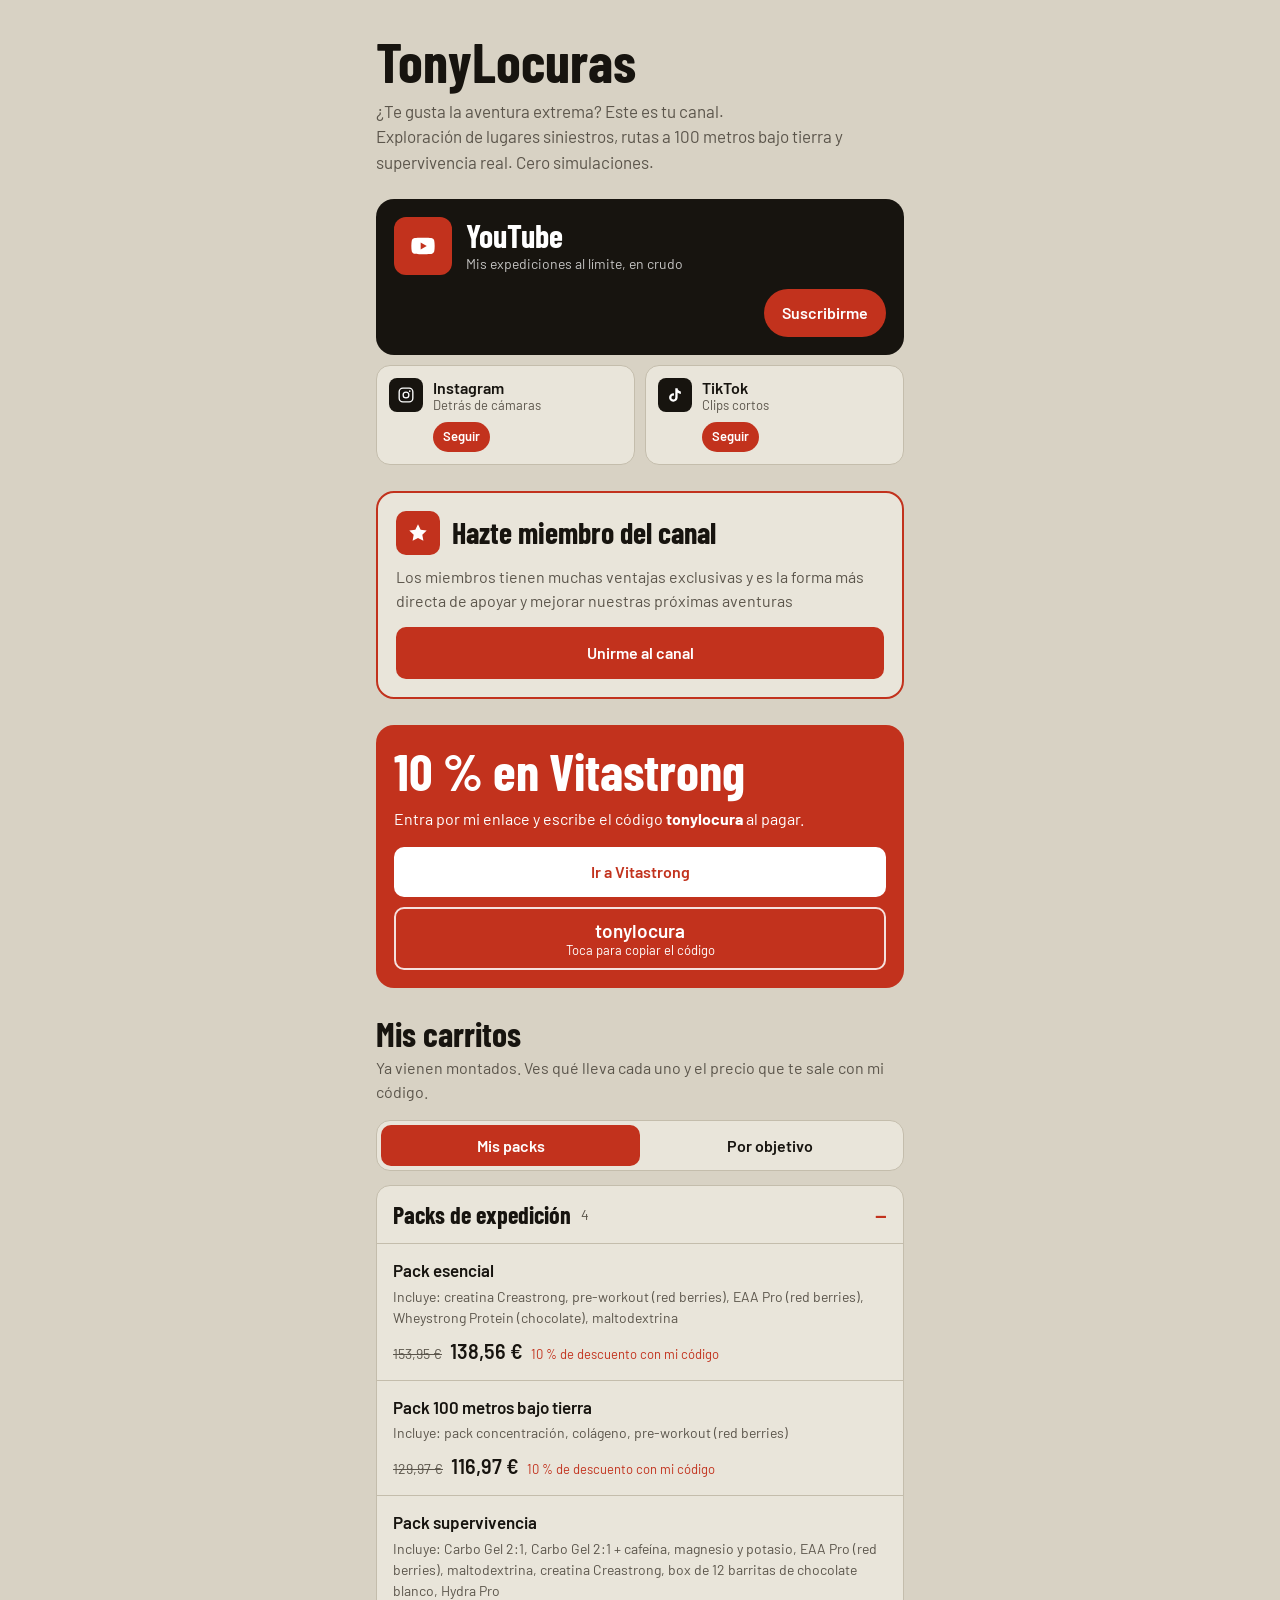
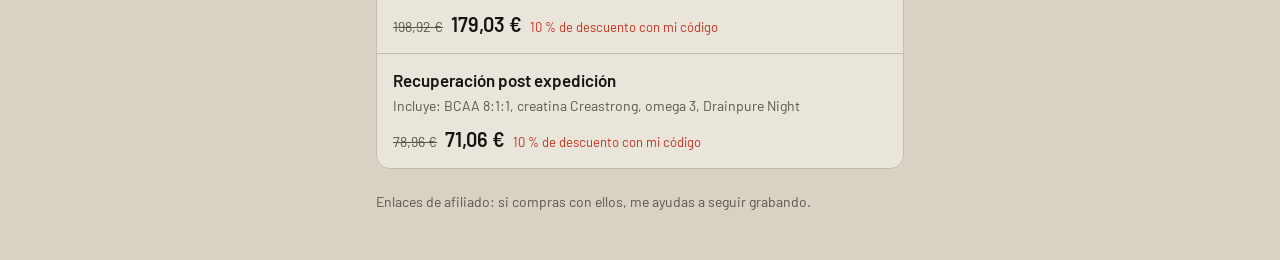
==== index.html @ 22d539d5 "Add files via upload" ====
<!doctype html>
<html lang="es">
<head>
<meta charset="utf-8">
<meta name="viewport" content="width=device-width, initial-scale=1">
<title>TonyLocuras: enlaces y carritos Vitastrong</title>
<meta name="description" content="Exploración de lugares siniestros, rutas a 100 metros bajo tierra y supervivencia real. Cero simulaciones.">
<link rel="preconnect" href="https://fonts.googleapis.com">
<link rel="preconnect" href="https://fonts.gstatic.com" crossorigin>
<link href="https://fonts.googleapis.com/css2?family=Barlow:wght@400;500;600&family=Barlow+Condensed:wght@600;700&display=swap" rel="stylesheet">
<style>
:root{
  --bg:#d8d2c4; --card:#e9e5da; --ink:#17140f; --muted:#5b554b; --line:#c4bdac;
  --red:#c2321d; --red-dark:#a32814; --white:#fff;
}
*{box-sizing:border-box;margin:0;padding:0}
html{-webkit-text-size-adjust:100%}
body{background:var(--bg);color:var(--ink);font-family:Barlow,system-ui,-apple-system,"Segoe UI",Roboto,sans-serif;line-height:1.5}
a{color:inherit;text-decoration:none}
.wrap{max-width:560px;margin:0 auto;padding:32px 16px 48px}
h1,h2,h3.cond{font-family:"Barlow Condensed",sans-serif;font-weight:700;line-height:1.05}
h1{font-size:clamp(44px,12vw,56px);margin-bottom:8px}
.lead{color:var(--muted);font-size:17px;margin-bottom:24px}
.icon{width:58px;height:58px;border-radius:12px;display:grid;place-items:center;flex:none}
.icon svg{width:28px;height:28px;fill:currentColor}

/* YouTube */
.yt{display:block;background:var(--ink);color:var(--white);border-radius:18px;padding:18px;margin-bottom:10px;transition:transform .15s}
.yt:hover,.social:hover{transform:translateY(-2px)}
.yt .row{display:flex;gap:14px;align-items:center}
.yt .icon{background:var(--red)}
.yt h2{font-size:32px}
.yt p{font-size:14px;opacity:.75}
.btn{display:inline-block;background:var(--red);color:var(--white);font-weight:600;font-size:16px;border-radius:999px;padding:12px 18px;border:0;cursor:pointer;font-family:inherit}
.yt .btn{float:right;margin-top:14px}
.yt::after{content:"";display:block;clear:both}

.socials{display:grid;grid-template-columns:repeat(2,minmax(0,1fr));gap:10px;margin-bottom:26px}
.social{display:flex;gap:10px;align-items:flex-start;background:var(--card);border:1px solid var(--line);border-radius:14px;padding:12px;transition:transform .15s}
.social .icon{width:34px;height:34px;border-radius:8px;background:var(--ink);color:var(--white)}
.social .icon svg{width:18px;height:18px}
.social b{display:block;font-weight:600;font-size:16px;line-height:1.2}
.social small{display:block;color:var(--muted);font-size:13px;line-height:1.3}
.social>div:nth-child(2){flex:1;min-width:0}
.follow{display:inline-block;margin-top:8px;background:var(--red);color:var(--white);font-weight:600;font-size:13px;border-radius:999px;padding:5px 10px;flex:none}
@media (max-width:380px){.socials{grid-template-columns:1fr}}
.inapp{display:flex;gap:10px;align-items:center;background:var(--ink);color:var(--white);border-radius:14px;padding:12px 14px;margin-bottom:18px;font-size:14px}
.inapp p{flex:1}
.inapp a,.inapp button{background:var(--red);color:var(--white);border:0;border-radius:999px;padding:8px 12px;font:600 13px Barlow,sans-serif;white-space:nowrap;cursor:pointer}
.inapp .x{background:transparent;padding:4px 6px;font-size:18px}

/* Miembros */
.member{background:var(--card);border:2px solid var(--red);border-radius:18px;padding:18px;margin-bottom:26px}
.member .head{display:flex;gap:12px;align-items:center;margin-bottom:10px}
.member .icon{width:44px;height:44px;border-radius:10px;background:var(--red);color:var(--white)}
.member .icon svg{width:22px;height:22px}
.member h2{font-size:30px}
.member p{color:var(--muted);margin-bottom:14px}
.block{display:block;width:100%;text-align:center;border-radius:10px;padding:14px}

/* Vitastrong */
.vita{background:var(--red);color:var(--white);border-radius:18px;padding:18px;margin-bottom:28px}
.vita h2{font-size:clamp(42px,11vw,52px);margin-bottom:10px}
.vita p{margin-bottom:16px}
.vita .go{display:block;background:var(--white);color:var(--red);font-weight:600;text-align:center;border-radius:10px;padding:13px;margin-bottom:10px}
.code{display:block;width:100%;background:transparent;color:var(--white);border:2px solid rgba(255,255,255,.85);border-radius:10px;padding:10px;cursor:pointer;font-family:inherit;text-align:center}
.code b{display:block;font-size:19px;font-weight:600}
.code small{font-size:13px}
.code.ok{background:rgba(255,255,255,.15)}

/* Carritos */
.carts h2{font-size:34px;margin-bottom:4px}
.carts>p{color:var(--muted);margin-bottom:16px}
.tabs{display:grid;grid-template-columns:1fr 1fr;background:var(--card);border:1px solid var(--line);border-radius:14px;padding:4px;margin-bottom:14px}
.tab{background:transparent;border:0;border-radius:10px;padding:11px;font:600 16px Barlow,sans-serif;color:var(--ink);cursor:pointer}
.tab[aria-selected="true"]{background:var(--red);color:var(--white)}
.group{background:var(--card);border:1px solid var(--line);border-radius:14px;margin-bottom:10px;overflow:hidden}
.group summary{list-style:none;display:flex;align-items:center;gap:10px;padding:16px;cursor:pointer}
.group summary::-webkit-details-marker{display:none}
.group summary h3{font-size:24px}
.group summary .n{color:var(--muted);font-size:14px}
.group summary .pm{margin-left:auto;color:var(--red);font-size:24px;font-weight:600;line-height:1}
.group summary .pm::before{content:"+"}
.group[open] summary .pm::before{content:"−"}
.group[open] summary{border-bottom:1px solid var(--line)}
.pack{display:block;padding:14px 16px;border-bottom:1px solid var(--line);transition:background .15s}
.pack:last-child{border-bottom:0}
.pack:hover{background:#e1dccf}
.pack h4{font-size:17px;font-weight:600}
.pack .inc{color:var(--muted);font-size:14px;margin:2px 0 8px}
.price{display:flex;align-items:baseline;gap:8px;flex-wrap:wrap}
.price s{color:var(--muted);font-size:14px}
.price b{font-size:20px;font-weight:600}
.price small{color:var(--red);font-size:13px}
.note{color:var(--muted);font-size:14px;margin-top:22px}
[hidden]{display:none!important}
.toast{position:fixed;left:50%;bottom:22px;transform:translateX(-50%) translateY(80px);background:var(--ink);color:var(--white);padding:10px 18px;border-radius:999px;font-weight:600;transition:transform .25s,opacity .25s;pointer-events:none;opacity:0;visibility:hidden}
.toast.show{transform:translateX(-50%) translateY(0);opacity:1;visibility:visible}
</style>
</head>
<body>
<main class="wrap">
  <div class="inapp" id="inapp" hidden></div>
  <h1>TonyLocuras</h1>
  <p class="lead">¿Te gusta la aventura extrema? Este es tu canal.<br>Exploración de lugares siniestros, rutas a 100 metros bajo tierra y supervivencia real. Cero simulaciones.</p>

  <a class="yt" data-app="yt" href="https://www.youtube.com/@tonylocuras?sub_confirmation=1" target="_blank" rel="noopener">
    <div class="row">
      <div class="icon"><svg viewBox="0 0 24 24"><path fill="#fff" d="M21.6 7.2a2.5 2.5 0 0 0-1.8-1.8C18.2 5 12 5 12 5s-6.2 0-7.8.4A2.5 2.5 0 0 0 2.4 7.2 26 26 0 0 0 2 12a26 26 0 0 0 .4 4.8 2.5 2.5 0 0 0 1.8 1.8C5.8 19 12 19 12 19s6.2 0 7.8-.4a2.5 2.5 0 0 0 1.8-1.8A26 26 0 0 0 22 12a26 26 0 0 0-.4-4.8z"/><path fill="#c2321d" d="M10 15V9l5.2 3z"/></svg></div>
      <div><h2>YouTube</h2><p>Mis expediciones al límite, en crudo</p></div>
    </div>
    <span class="btn">Suscribirme</span>
  </a>

  <div class="socials">
    <a class="social" data-app="ig" href="https://www.instagram.com/tonylocuras.oficial/" target="_blank" rel="noopener">
      <div class="icon"><svg viewBox="0 0 24 24"><path d="M12 7.3A4.7 4.7 0 1 0 12 16.7 4.7 4.7 0 0 0 12 7.3zm0 7.7a3 3 0 1 1 0-6 3 3 0 0 1 0 6zM17 5.8a1.1 1.1 0 1 1 0 2.2 1.1 1.1 0 0 1 0-2.2zM7.8 2h8.4A5.8 5.8 0 0 1 22 7.8v8.4a5.8 5.8 0 0 1-5.8 5.8H7.8A5.8 5.8 0 0 1 2 16.2V7.8A5.8 5.8 0 0 1 7.8 2zm0 1.8a4 4 0 0 0-4 4v8.4a4 4 0 0 0 4 4h8.4a4 4 0 0 0 4-4V7.8a4 4 0 0 0-4-4z"/></svg></div>
      <div><b>Instagram</b><small>Detrás de cámaras</small><span class="follow">Seguir</span></div>
    </a>
    <a class="social" data-app="tt" href="https://www.tiktok.com/@tonylocuras.oficial" target="_blank" rel="noopener">
      <div class="icon"><svg viewBox="0 0 24 24"><path d="M16.6 5.8A4.3 4.3 0 0 1 15.5 3h-3.1v12.4a2.6 2.6 0 1 1-1.8-2.5V9.7a5.7 5.7 0 1 0 4.9 5.7V9.1a7.3 7.3 0 0 0 4.3 1.4V7.4a4.3 4.3 0 0 1-3.2-1.6z"/></svg></div>
      <div><b>TikTok</b><small>Clips cortos</small><span class="follow">Seguir</span></div>
    </a>
  </div>

  <section class="member">
    <div class="head">
      <div class="icon"><svg viewBox="0 0 24 24"><path d="M12 2.5l2.9 6 6.6.9-4.8 4.6 1.2 6.5L12 17.4l-5.9 3.1 1.2-6.5L2.5 9.4l6.6-.9z"/></svg></div>
      <h2>Hazte miembro del canal</h2>
    </div>
    <p>Los miembros tienen muchas ventajas exclusivas y es la forma más directa de apoyar y mejorar nuestras próximas aventuras</p>
    <a class="btn block" data-app="ytjoin" href="https://www.youtube.com/channel/UCslMWw_GJ4_AoIBsMChcflA/join" target="_blank" rel="noopener">Unirme al canal</a>
  </section>

  <section class="vita">
    <h2>10 % en Vitastrong</h2>
    <p>Entra por mi enlace y escribe el código <b>tonylocura</b> al pagar.</p>
    <a class="go" href="https://vitastrong.es/es/" target="_blank" rel="noopener">Ir a Vitastrong</a>
    <button class="code" id="code" type="button"><b>tonylocura</b><small>Toca para copiar el código</small></button>
  </section>

  <section class="carts">
    <h2>Mis carritos</h2>
    <p>Ya vienen montados. Ves qué lleva cada uno y el precio que te sale con mi código.</p>
    <div class="tabs" role="tablist">
      <button class="tab" role="tab" aria-selected="true" data-tab="packs">Mis packs</button>
      <button class="tab" role="tab" aria-selected="false" data-tab="obj">Por objetivo</button>
    </div>
    <div id="packs"></div>
    <div id="obj" hidden></div>
  </section>

  <p class="note">Enlaces de afiliado: si compras con ellos, me ayudas a seguir grabando.</p>
</main>
<div class="toast" id="toast">Código copiado</div>

<script>
// Para cambiar un pack: edita esta lista. [nombre, incluye, precio sin descuento, enlace, precio final opcional]. Si no pones precio final, se calcula con el 10 %.
const DESCUENTO = 0.10;
const U = s => "https://vitastrong.es/amb/" + s;
const DATA = {
  packs: [
    { titulo: "Packs de expedición", packs: [
      ["Pack esencial", "creatina Creastrong, pre-workout (red berries), EAA Pro (red berries), Wheystrong Protein (chocolate), maltodextrina", 153.95, U("pack-esencial")],
      ["Pack 100 metros bajo tierra", "pack concentración, colágeno, pre-workout (red berries)", 129.97, U("pack-100-metros-bajo-tierra")],
      ["Pack supervivencia", "Carbo Gel 2:1, Carbo Gel 2:1 + cafeína, magnesio y potasio, EAA Pro (red berries), maltodextrina, creatina Creastrong, box de 12 barritas de chocolate blanco, Hydra Pro", 198.92, U("pack-supervivencia")],
      ["Recuperación post expedición", "BCAA 8:1:1, creatina Creastrong, omega 3, Drainpure Night", 78.96, U("recuperacion-post-expedicion")]
    ]}
  ],
  obj: [
    { titulo: "Fuerza y gimnasio", packs: [
      ["Primer gym", "creatina Creastrong, multivitamin, Wheystrong Protein (chocolate)", 83.97, U("primer-gym")],
      ["Volumen", "creatina Creastrong, harina de avena doble choco, mantequilla de cacahuete clásica, ganador de masa", 76.96, U("volumen")],
      ["Definición", "Wheystrong Isolate (chocolate), L-carnitina, Drainpure, creatina Creastrong", 128.96, U("definicion")],
      ["Culturismo", "Wheystrong Isolate (chocolate), Creastrong Pro Pack, ganador de masa, L-arginine, glutamina, BCAA 8:1:1", 190.95, U("culturismo")],
      ["Calistenia", "creatina Creastrong, Wheystrong Protein (chocolate), harina de avena natural, mantequilla de cacahuete crujiente", 86.96, U("calistenia")]
    ]},
    { titulo: "Resistencia y recuperación", packs: [
      ["Corredor", "complejo de magnesio, vitamin B complex, aminoácidos esenciales, creatina Creastrong, EAA Pro (red berries)", 89.95, U("corredor"), 80.95],
      ["Trail", "maltodextrina, complejo de magnesio, box de 12 barritas de chocolate blanco, Carbo Gel 2:1 + cafeína, Carbo Gel 2:1, calcetines negros", 150.94, U("trail")],
      ["Resistencia y cardio", "creatina Creastrong, maltodextrina, BCAA 2:1:1, L-carnitina, 3 pre-workout monodosis (red berries)", 79.00, U("residencia-y-cardio")],
      ["Recuperación", "Wheystrong Protein (chocolate), creatina Creastrong, glutamina, EAA Pro (red berries), complejo de magnesio", 134.95, U("recuperacion"), 121.45]
    ]},
    { titulo: "Bienestar", packs: [
      ["Salud articular", "glucosamine, colágeno marino, omega 3, complejo de magnesio", 88.96, U("salud-articular")],
      ["Pelo, piel y uñas", "colágeno, vitamina C + zinc, vitamin B complex, omega 3", 63.96, U("pelo-piel-y-unas")],
      ["Antiestrés", "Melatonin Gummies, complejo de magnesio, ZMA", 49.97, U("antiestres")],
      ["Foco: estudio y oficina", "Brainbooster, vitamin B complex, omega 3, granola proteica choco", 52.96, U("foco-estudio-oficina")],
      ["Salud +40", "Cholesterol complex, omega 3, coenzima Q10", 64.97, U("salud40")]
    ]},
    { titulo: "Cocina y comida", packs: [
      ["Desayunos fit", "harina de avena Choco, pancake proteico sabor chocolate, crema proteica de avellana, Zero Drops vainilla", 35.96, U("desayunos-fit")],
      ["Pastelería proteica", "harina de avena natural, crema proteica de avellana, 2 peanut butter powder, gofres proteicos vainilla, Topping Zero Caramel Milk, Zero Drops brownie", 57.93, U("pasteleria-proteica")],
      ["Cocina salada", "harina de avena natural, BBQ Zero, Ketchup Zero, Red Mix Spices, Golden Spices", 37.95, U("cocina-salada")],
      ["Antojos dulces", "granola proteica choco, granola proteica caramelo, crema proteica de chocolate negro, 2 mantequillas de cacahuete crujiente, Zero Drops chocolate", 47.94, U("antojos-dulces")],
      ["Snack de sofá", "box de 12 barritas de chocolate blanco, crema proteica de pistacho", 44.98, U("snack-de-sofa")],
      ["Desayunos en familia", "gofres proteicos vainilla, pancake proteico chocolate, harina de avena natural, copos de avena doble chocolate, Topping Zero Caramel Milk", 49.95, U("desayunos-en-familia")]
    ]}
  ]
};

const eur = n => n.toLocaleString("es-ES", { minimumFractionDigits: 2, maximumFractionDigits: 2 }) + " €";
const esc = s => s.replace(/[&<>"]/g, c => ({ "&": "&amp;", "<": "&lt;", ">": "&gt;", '"': "&quot;" }[c]));

for (const [id, grupos] of Object.entries(DATA)) {
  document.getElementById(id).innerHTML = grupos.map((g, i) => `
    <details class="group"${i === 0 ? " open" : ""}>
      <summary><h3 class="cond">${esc(g.titulo)}</h3><span class="n">${g.packs.length}</span><span class="pm"></span></summary>
      ${g.packs.map(([nombre, inc, precio, url, final]) => `
        <a class="pack" href="${url}" target="_blank" rel="noopener">
          <h4>${esc(nombre)}</h4>
          <p class="inc">Incluye: ${esc(inc)}</p>
          <div class="price"><s>${eur(precio)}</s><b>${eur(final ?? Math.round(precio * (1 - DESCUENTO) * 100) / 100)}</b><small>10 % de descuento con mi código</small></div>
        </a>`).join("")}
    </details>`).join("");
}

document.querySelectorAll(".tab").forEach(t => t.addEventListener("click", () => {
  document.querySelectorAll(".tab").forEach(o => {
    const on = o === t;
    o.setAttribute("aria-selected", on);
    document.getElementById(o.dataset.tab).hidden = !on;
  });
}));

const codeBtn = document.getElementById("code"), toast = document.getElementById("toast");
codeBtn.addEventListener("click", async () => {
  try { await navigator.clipboard.writeText("tonylocura"); }
  catch {
    const ta = document.createElement("textarea"); ta.value = "tonylocura";
    document.body.appendChild(ta); ta.select(); document.execCommand("copy"); ta.remove();
  }
  codeBtn.classList.add("ok"); codeBtn.querySelector("small").textContent = "¡Copiado!";
  toast.classList.add("show");
  setTimeout(() => { toast.classList.remove("show"); codeBtn.classList.remove("ok"); codeBtn.querySelector("small").textContent = "Toca para copiar el código"; }, 1800);
});

// ---- Abrir directamente la app (YouTube, Instagram, TikTok) en el móvil ----
// La gente ya tiene la sesión iniciada en sus apps, así que solo tienen que tocar Seguir/Suscribirse.
const UA = navigator.userAgent;
const isAndroid = /Android/i.test(UA);
const isIOS = /iPhone|iPad|iPod/i.test(UA) || (navigator.platform === "MacIntel" && navigator.maxTouchPoints > 1);
const inApp = /Instagram|FBAN|FBAV|musical_ly|BytedanceWebview|TikTok|Twitter|Snapchat/i.test(UA);

const APPS = {
  yt:     { android: "com.google.android.youtube", ios: "youtube://www.youtube.com/@tonylocuras?sub_confirmation=1" },
  ytjoin: { android: "com.google.android.youtube", ios: "youtube://www.youtube.com/channel/UCslMWw_GJ4_AoIBsMChcflA/join" },
  ig:     { android: "com.instagram.android",      ios: "instagram://user?username=tonylocuras.oficial" },
  tt:     { android: "com.zhiliaoapp.musically",   ios: null }
};

window.TL_go = window.TL_go || (u => { location.href = u; });

document.querySelectorAll("a[data-app]").forEach(a => a.addEventListener("click", e => {
  if (!isAndroid && !isIOS) return;           // ordenador: abre la web normal en otra pestaña
  const app = APPS[a.dataset.app], web = a.href;
  e.preventDefault();
  if (isAndroid) {
    // Abre la app; si no la tiene instalada, abre la web.
    TL_go("intent://" + web.replace(/^https?:\/\//, "") + "#Intent;scheme=https;package=" + app.android +
          ";S.browser_fallback_url=" + encodeURIComponent(web) + ";end");
  } else if (inApp && app.ios) {
    // Dentro del navegador de Instagram/TikTok los enlaces normales no saltan a la app: forzamos la app.
    TL_go(app.ios);
    setTimeout(() => { if (!document.hidden) TL_go(web); }, 1500);
  } else {
    // En Safari/Chrome de iPhone el enlace normal ya abre la app si está instalada.
    TL_go(web);
  }
}));

// Aviso cuando la web se abre desde el navegador interno de Instagram/TikTok
if (inApp && (isAndroid || isIOS) && location.protocol === "https:") {
  const box = document.getElementById("inapp");
  if (isAndroid) {
    box.innerHTML = '<p>Ábrelo en Chrome para seguirme con un toque.</p><a href="intent://' + location.host + location.pathname +
      '#Intent;scheme=https;package=com.android.chrome;end">Abrir</a><button class="x" aria-label="Cerrar">×</button>';
  } else {
    box.innerHTML = '<p>Para seguirme con un toque: pulsa <b>···</b> arriba y elige <b>Abrir en el navegador</b>.</p><button class="x" aria-label="Cerrar">×</button>';
  }
  box.hidden = false;
  box.querySelector(".x").onclick = () => box.hidden = true;
}
</script>
</body>
</html>
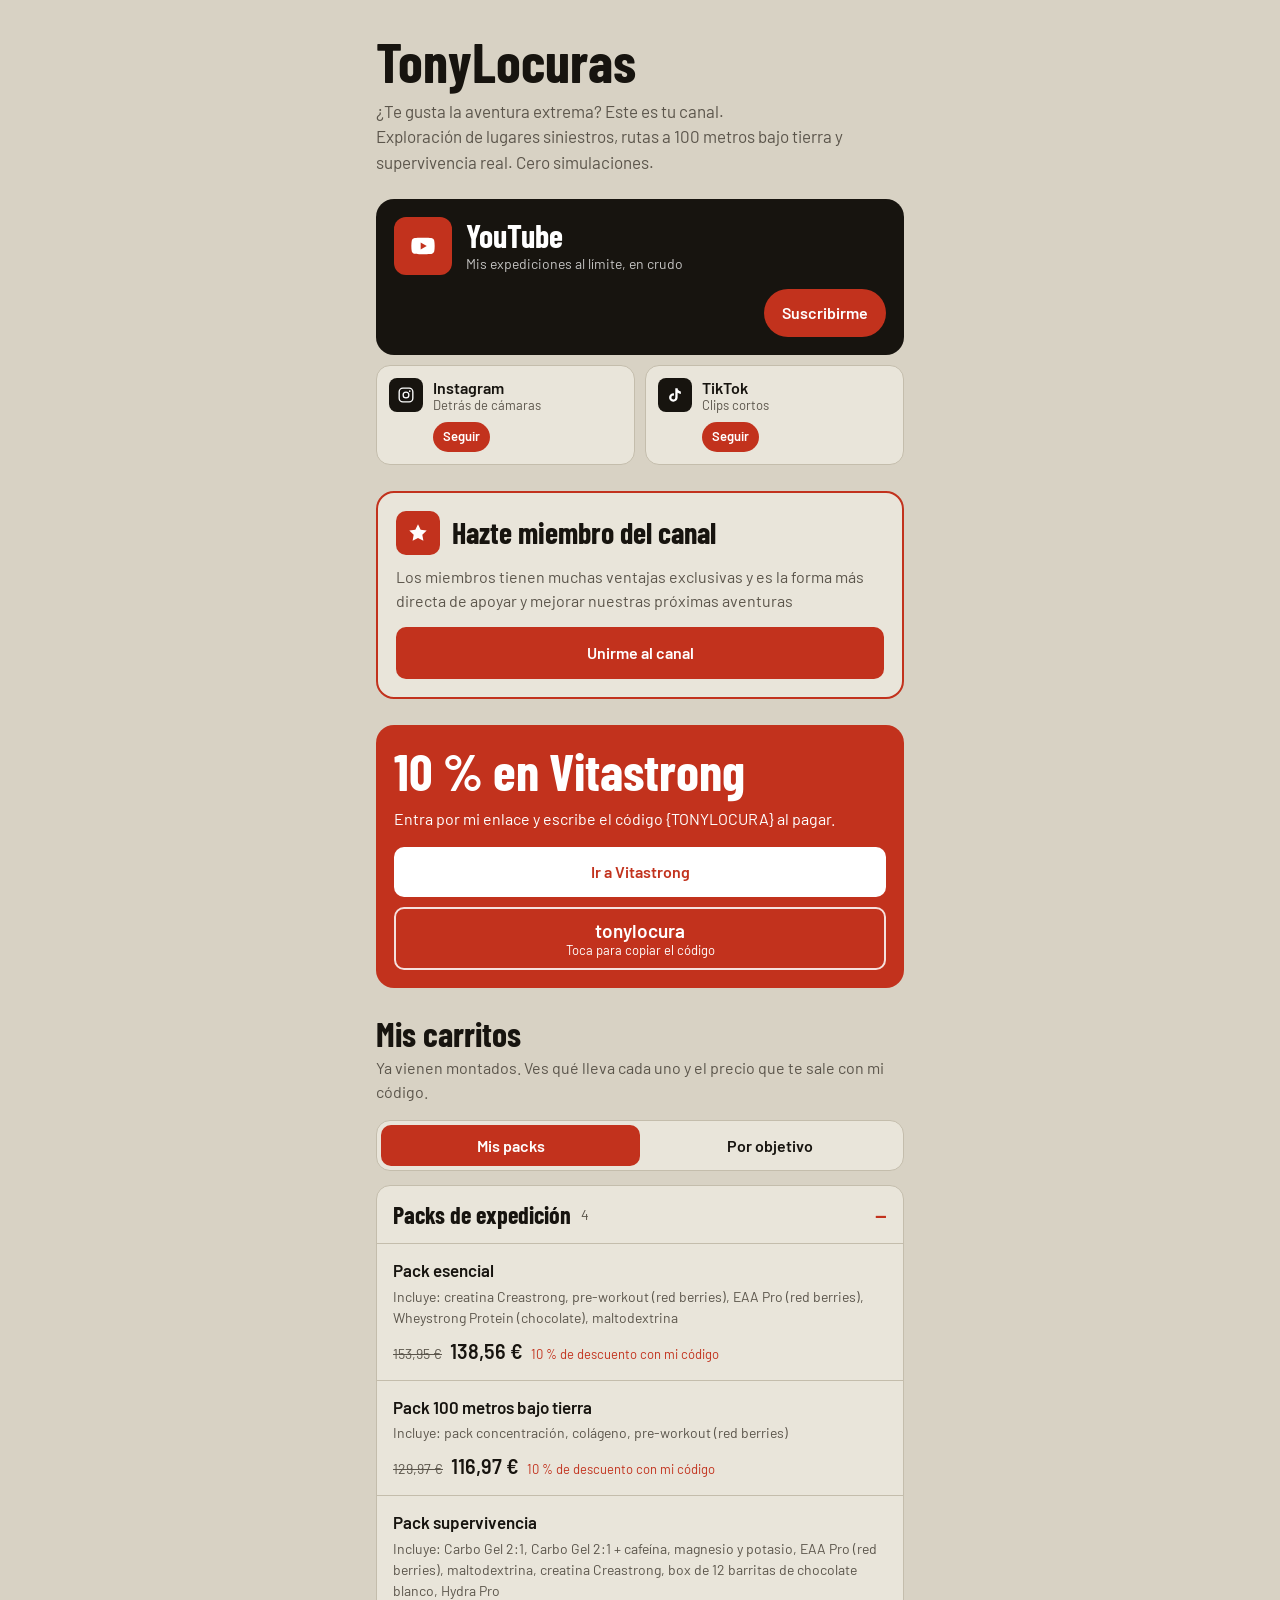
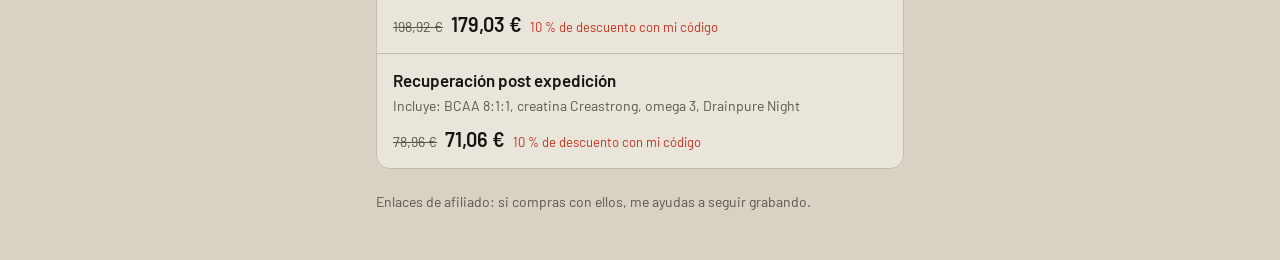
==== commit be8805f5: "Rename index (1).html to index.html" ====
--- a/index.html
+++ b/index.html
@@ -8,21 +8,36 @@
 <link rel="preconnect" href="https://fonts.googleapis.com">
 <link rel="preconnect" href="https://fonts.gstatic.com" crossorigin>
 <link href="https://fonts.googleapis.com/css2?family=Barlow:wght@400;500;600&family=Barlow+Condensed:wght@600;700&display=swap" rel="stylesheet">
+<!--
+  ESTE ARCHIVO ES EL DISEÑO. No hace falta tocarlo.
+  Todo lo que sale en la web (textos, enlaces, packs, precios, promociones) se cambia en datos.js
+-->
 <style>
 :root{
   --bg:#d8d2c4; --card:#e9e5da; --ink:#17140f; --muted:#5b554b; --line:#c4bdac;
-  --red:#c2321d; --red-dark:#a32814; --white:#fff;
+  --red:#c2321d; --white:#fff;
 }
 *{box-sizing:border-box;margin:0;padding:0}
 html{-webkit-text-size-adjust:100%}
 body{background:var(--bg);color:var(--ink);font-family:Barlow,system-ui,-apple-system,"Segoe UI",Roboto,sans-serif;line-height:1.5}
 a{color:inherit;text-decoration:none}
 .wrap{max-width:560px;margin:0 auto;padding:32px 16px 48px}
-h1,h2,h3.cond{font-family:"Barlow Condensed",sans-serif;font-weight:700;line-height:1.05}
+h1,h2,.cond{font-family:"Barlow Condensed",sans-serif;font-weight:700;line-height:1.05}
 h1{font-size:clamp(44px,12vw,56px);margin-bottom:8px}
-.lead{color:var(--muted);font-size:17px;margin-bottom:24px}
+.lead{color:var(--muted);font-size:17px;margin-bottom:24px;white-space:pre-line}
 .icon{width:58px;height:58px;border-radius:12px;display:grid;place-items:center;flex:none}
 .icon svg{width:28px;height:28px;fill:currentColor}
+
+/* Promociones */
+.promo{background:var(--ink);color:var(--white);border-radius:18px;padding:18px;margin-bottom:14px;position:relative;overflow:hidden}
+.promo::before{content:"";position:absolute;inset:0 0 auto 0;height:5px;background:repeating-linear-gradient(-45deg,var(--red) 0 12px,transparent 12px 24px)}
+.promo .top{display:flex;justify-content:space-between;align-items:center;gap:10px;margin:4px 0 8px;flex-wrap:wrap}
+.promo .tag{background:var(--red);font-weight:700;font-size:13px;letter-spacing:.08em;border-radius:6px;padding:3px 9px}
+.promo .left{font-size:13px;font-weight:600;color:#f3b4a8}
+.promo h2{font-size:clamp(30px,8.5vw,40px);margin-bottom:6px}
+.promo p{opacity:.85;margin-bottom:14px}
+.promo .go{display:block;background:var(--red);color:var(--white);font-weight:600;text-align:center;border-radius:10px;padding:13px}
+.promo + h1{margin-top:12px}
 
 /* YouTube */
 .yt{display:block;background:var(--ink);color:var(--white);border-radius:18px;padding:18px;margin-bottom:10px;transition:transform .15s}
@@ -36,13 +51,14 @@
 .yt::after{content:"";display:block;clear:both}
 
 .socials{display:grid;grid-template-columns:repeat(2,minmax(0,1fr));gap:10px;margin-bottom:26px}
+.socials.one{grid-template-columns:1fr}
 .social{display:flex;gap:10px;align-items:flex-start;background:var(--card);border:1px solid var(--line);border-radius:14px;padding:12px;transition:transform .15s}
 .social .icon{width:34px;height:34px;border-radius:8px;background:var(--ink);color:var(--white)}
 .social .icon svg{width:18px;height:18px}
 .social b{display:block;font-weight:600;font-size:16px;line-height:1.2}
 .social small{display:block;color:var(--muted);font-size:13px;line-height:1.3}
 .social>div:nth-child(2){flex:1;min-width:0}
-.follow{display:inline-block;margin-top:8px;background:var(--red);color:var(--white);font-weight:600;font-size:13px;border-radius:999px;padding:5px 10px;flex:none}
+.follow{display:inline-block;margin-top:8px;background:var(--red);color:var(--white);font-weight:600;font-size:13px;border-radius:999px;padding:5px 10px}
 @media (max-width:380px){.socials{grid-template-columns:1fr}}
 .inapp{display:flex;gap:10px;align-items:center;background:var(--ink);color:var(--white);border-radius:14px;padding:12px 14px;margin-bottom:18px;font-size:14px}
 .inapp p{flex:1}
@@ -71,7 +87,7 @@
 /* Carritos */
 .carts h2{font-size:34px;margin-bottom:4px}
 .carts>p{color:var(--muted);margin-bottom:16px}
-.tabs{display:grid;grid-template-columns:1fr 1fr;background:var(--card);border:1px solid var(--line);border-radius:14px;padding:4px;margin-bottom:14px}
+.tabs{display:grid;grid-auto-flow:column;grid-auto-columns:1fr;background:var(--card);border:1px solid var(--line);border-radius:14px;padding:4px;margin-bottom:14px}
 .tab{background:transparent;border:0;border-radius:10px;padding:11px;font:600 16px Barlow,sans-serif;color:var(--ink);cursor:pointer}
 .tab[aria-selected="true"]{background:var(--red);color:var(--white)}
 .group{background:var(--card);border:1px solid var(--line);border-radius:14px;margin-bottom:10px;overflow:hidden}
@@ -92,142 +108,150 @@
 .price s{color:var(--muted);font-size:14px}
 .price b{font-size:20px;font-weight:600}
 .price small{color:var(--red);font-size:13px}
+.extra{display:inline-flex;align-items:baseline;gap:6px;margin-top:6px;background:var(--ink);color:var(--white);border-radius:8px;padding:4px 10px;font-size:13px}
+.extra b{font-size:17px}
 .note{color:var(--muted);font-size:14px;margin-top:22px}
+.err{background:#fff3cd;border:2px solid #c99a00;border-radius:12px;padding:14px;margin-bottom:20px;font-size:15px}
 [hidden]{display:none!important}
 .toast{position:fixed;left:50%;bottom:22px;transform:translateX(-50%) translateY(80px);background:var(--ink);color:var(--white);padding:10px 18px;border-radius:999px;font-weight:600;transition:transform .25s,opacity .25s;pointer-events:none;opacity:0;visibility:hidden}
 .toast.show{transform:translateX(-50%) translateY(0);opacity:1;visibility:visible}
 </style>
 </head>
 <body>
-<main class="wrap">
-  <div class="inapp" id="inapp" hidden></div>
-  <h1>TonyLocuras</h1>
-  <p class="lead">¿Te gusta la aventura extrema? Este es tu canal.<br>Exploración de lugares siniestros, rutas a 100 metros bajo tierra y supervivencia real. Cero simulaciones.</p>
-
-  <a class="yt" data-app="yt" href="https://www.youtube.com/@tonylocuras?sub_confirmation=1" target="_blank" rel="noopener">
-    <div class="row">
-      <div class="icon"><svg viewBox="0 0 24 24"><path fill="#fff" d="M21.6 7.2a2.5 2.5 0 0 0-1.8-1.8C18.2 5 12 5 12 5s-6.2 0-7.8.4A2.5 2.5 0 0 0 2.4 7.2 26 26 0 0 0 2 12a26 26 0 0 0 .4 4.8 2.5 2.5 0 0 0 1.8 1.8C5.8 19 12 19 12 19s6.2 0 7.8-.4a2.5 2.5 0 0 0 1.8-1.8A26 26 0 0 0 22 12a26 26 0 0 0-.4-4.8z"/><path fill="#c2321d" d="M10 15V9l5.2 3z"/></svg></div>
-      <div><h2>YouTube</h2><p>Mis expediciones al límite, en crudo</p></div>
-    </div>
-    <span class="btn">Suscribirme</span>
-  </a>
-
-  <div class="socials">
-    <a class="social" data-app="ig" href="https://www.instagram.com/tonylocuras.oficial/" target="_blank" rel="noopener">
-      <div class="icon"><svg viewBox="0 0 24 24"><path d="M12 7.3A4.7 4.7 0 1 0 12 16.7 4.7 4.7 0 0 0 12 7.3zm0 7.7a3 3 0 1 1 0-6 3 3 0 0 1 0 6zM17 5.8a1.1 1.1 0 1 1 0 2.2 1.1 1.1 0 0 1 0-2.2zM7.8 2h8.4A5.8 5.8 0 0 1 22 7.8v8.4a5.8 5.8 0 0 1-5.8 5.8H7.8A5.8 5.8 0 0 1 2 16.2V7.8A5.8 5.8 0 0 1 7.8 2zm0 1.8a4 4 0 0 0-4 4v8.4a4 4 0 0 0 4 4h8.4a4 4 0 0 0 4-4V7.8a4 4 0 0 0-4-4z"/></svg></div>
-      <div><b>Instagram</b><small>Detrás de cámaras</small><span class="follow">Seguir</span></div>
-    </a>
-    <a class="social" data-app="tt" href="https://www.tiktok.com/@tonylocuras.oficial" target="_blank" rel="noopener">
-      <div class="icon"><svg viewBox="0 0 24 24"><path d="M16.6 5.8A4.3 4.3 0 0 1 15.5 3h-3.1v12.4a2.6 2.6 0 1 1-1.8-2.5V9.7a5.7 5.7 0 1 0 4.9 5.7V9.1a7.3 7.3 0 0 0 4.3 1.4V7.4a4.3 4.3 0 0 1-3.2-1.6z"/></svg></div>
-      <div><b>TikTok</b><small>Clips cortos</small><span class="follow">Seguir</span></div>
-    </a>
-  </div>
-
+<main class="wrap" id="app"></main>
+<div class="toast" id="toast">Código copiado</div>
+
+<script>
+function TL_start() {
+const app = document.getElementById("app");
+
+if (typeof DATOS === "undefined") {
+  app.innerHTML = '<div class="err"><b>La web no carga los datos.</b><br>Seguramente falta o sobra una coma, comilla o corchete en <b>datos.js</b>. Revisa el último cambio que hiciste.</div>';
+  return;
+}
+const D = DATOS;
+
+// ---------- utilidades ----------
+const esc = s => String(s ?? "").replace(/[&<>"]/g, c => ({ "&": "&amp;", "<": "&lt;", ">": "&gt;", '"': "&quot;" }[c]));
+const eur = n => n.toLocaleString("es-ES", { minimumFractionDigits: 2, maximumFractionDigits: 2 }) + " €";
+const r2 = n => Math.round(n * 100) / 100;
+const visible = x => x && x.activa !== false;
+const finDia = f => new Date(f + "T23:59:59");
+const hoy = new Date();
+
+const ICON = {
+  yt: '<svg viewBox="0 0 24 24"><path fill="#fff" d="M21.6 7.2a2.5 2.5 0 0 0-1.8-1.8C18.2 5 12 5 12 5s-6.2 0-7.8.4A2.5 2.5 0 0 0 2.4 7.2 26 26 0 0 0 2 12a26 26 0 0 0 .4 4.8 2.5 2.5 0 0 0 1.8 1.8C5.8 19 12 19 12 19s6.2 0 7.8-.4a2.5 2.5 0 0 0 1.8-1.8A26 26 0 0 0 22 12a26 26 0 0 0-.4-4.8z"/><path fill="#c2321d" d="M10 15V9l5.2 3z"/></svg>',
+  ig: '<svg viewBox="0 0 24 24"><path d="M12 7.3A4.7 4.7 0 1 0 12 16.7 4.7 4.7 0 0 0 12 7.3zm0 7.7a3 3 0 1 1 0-6 3 3 0 0 1 0 6zM17 5.8a1.1 1.1 0 1 1 0 2.2 1.1 1.1 0 0 1 0-2.2zM7.8 2h8.4A5.8 5.8 0 0 1 22 7.8v8.4a5.8 5.8 0 0 1-5.8 5.8H7.8A5.8 5.8 0 0 1 2 16.2V7.8A5.8 5.8 0 0 1 7.8 2zm0 1.8a4 4 0 0 0-4 4v8.4a4 4 0 0 0 4 4h8.4a4 4 0 0 0 4-4V7.8a4 4 0 0 0-4-4z"/></svg>',
+  tt: '<svg viewBox="0 0 24 24"><path d="M16.6 5.8A4.3 4.3 0 0 1 15.5 3h-3.1v12.4a2.6 2.6 0 1 1-1.8-2.5V9.7a5.7 5.7 0 1 0 4.9 5.7V9.1a7.3 7.3 0 0 0 4.3 1.4V7.4a4.3 4.3 0 0 1-3.2-1.6z"/></svg>',
+  star: '<svg viewBox="0 0 24 24"><path d="M12 2.5l2.9 6 6.6.9-4.8 4.6 1.2 6.5L12 17.4l-5.9 3.1 1.2-6.5L2.5 9.4l6.6-.9z"/></svg>'
+};
+
+// ---------- promociones activas y en fecha ----------
+const promos = (D.promociones || []).filter(p => visible(p) && (!p.hasta || finDia(p.hasta) >= hoy));
+const extraPct = Math.max(0, ...promos.map(p => Number(p.extraEnPacks) || 0));
+const extraNombre = (promos.find(p => Number(p.extraEnPacks) === extraPct) || {}).etiqueta || "la promo";
+
+function cuentaAtras(f) {
+  if (!f) return "";
+  const dias = Math.ceil((finDia(f) - hoy) / 86400000);
+  if (dias <= 1) return "Último día";
+  return "Quedan " + dias + " días";
+}
+
+// ---------- enlaces de redes ----------
+const yt = D.youtube || {}, ig = D.instagram || {}, tt = D.tiktok || {}, mb = D.miembros || {}, vs = D.vitastrong || {};
+const LINK = {
+  yt: "https://www.youtube.com/@" + yt.usuario + "?sub_confirmation=1",
+  ytjoin: "https://www.youtube.com/channel/" + yt.idCanal + "/join",
+  ig: "https://www.instagram.com/" + ig.usuario + "/",
+  tt: "https://www.tiktok.com/@" + tt.usuario
+};
+const APPS = {
+  yt:     { android: "com.google.android.youtube", ios: "youtube://www.youtube.com/@" + yt.usuario + "?sub_confirmation=1" },
+  ytjoin: { android: "com.google.android.youtube", ios: "youtube://www.youtube.com/channel/" + yt.idCanal + "/join" },
+  ig:     { android: "com.instagram.android",      ios: "instagram://user?username=" + ig.usuario },
+  tt:     { android: "com.zhiliaoapp.musically",   ios: null }
+};
+const ext = 'target="_blank" rel="noopener"';
+
+// ---------- montar la página ----------
+let h = '<div class="inapp" id="inapp" hidden></div>';
+
+h += promos.map(p => `
+  <section class="promo">
+    <div class="top">${p.etiqueta ? `<span class="tag">${esc(p.etiqueta)}</span>` : "<span></span>"}<span class="left">${cuentaAtras(p.hasta)}</span></div>
+    ${p.titulo ? `<h2>${esc(p.titulo)}</h2>` : ""}
+    ${p.texto ? `<p>${esc(p.texto)}</p>` : ""}
+    ${p.boton && p.enlace ? `<a class="go" href="${esc(p.enlace)}" ${ext}>${esc(p.boton)}</a>` : ""}
+  </section>`).join("");
+
+h += `<h1>${esc(D.nombre)}</h1><p class="lead">${esc(D.descripcion)}</p>`;
+
+h += `
+  <a class="yt" data-app="yt" href="${esc(LINK.yt)}" ${ext}>
+    <div class="row"><div class="icon">${ICON.yt}</div><div><h2>YouTube</h2><p>${esc(yt.texto)}</p></div></div>
+    <span class="btn">${esc(yt.boton || "Suscribirme")}</span>
+  </a>`;
+
+const redes = [];
+if (visible(ig)) redes.push(`<a class="social" data-app="ig" href="${esc(LINK.ig)}" ${ext}><div class="icon">${ICON.ig}</div><div><b>Instagram</b><small>${esc(ig.texto)}</small><span class="follow">Seguir</span></div></a>`);
+if (visible(tt)) redes.push(`<a class="social" data-app="tt" href="${esc(LINK.tt)}" ${ext}><div class="icon">${ICON.tt}</div><div><b>TikTok</b><small>${esc(tt.texto)}</small><span class="follow">Seguir</span></div></a>`);
+if (redes.length) h += `<div class="socials${redes.length === 1 ? " one" : ""}">${redes.join("")}</div>`;
+
+if (visible(mb)) h += `
   <section class="member">
-    <div class="head">
-      <div class="icon"><svg viewBox="0 0 24 24"><path d="M12 2.5l2.9 6 6.6.9-4.8 4.6 1.2 6.5L12 17.4l-5.9 3.1 1.2-6.5L2.5 9.4l6.6-.9z"/></svg></div>
-      <h2>Hazte miembro del canal</h2>
-    </div>
-    <p>Los miembros tienen muchas ventajas exclusivas y es la forma más directa de apoyar y mejorar nuestras próximas aventuras</p>
-    <a class="btn block" data-app="ytjoin" href="https://www.youtube.com/channel/UCslMWw_GJ4_AoIBsMChcflA/join" target="_blank" rel="noopener">Unirme al canal</a>
-  </section>
-
+    <div class="head"><div class="icon">${ICON.star}</div><h2>${esc(mb.titulo)}</h2></div>
+    <p>${esc(mb.texto)}</p>
+    <a class="btn block" data-app="ytjoin" href="${esc(LINK.ytjoin)}" ${ext}>${esc(mb.boton)}</a>
+  </section>`;
+
+const pct = Number(vs.descuento) || 0;
+h += `
   <section class="vita">
-    <h2>10 % en Vitastrong</h2>
-    <p>Entra por mi enlace y escribe el código <b>tonylocura</b> al pagar.</p>
-    <a class="go" href="https://vitastrong.es/es/" target="_blank" rel="noopener">Ir a Vitastrong</a>
-    <button class="code" id="code" type="button"><b>tonylocura</b><small>Toca para copiar el código</small></button>
-  </section>
-
-  <section class="carts">
-    <h2>Mis carritos</h2>
-    <p>Ya vienen montados. Ves qué lleva cada uno y el precio que te sale con mi código.</p>
-    <div class="tabs" role="tablist">
-      <button class="tab" role="tab" aria-selected="true" data-tab="packs">Mis packs</button>
-      <button class="tab" role="tab" aria-selected="false" data-tab="obj">Por objetivo</button>
-    </div>
-    <div id="packs"></div>
-    <div id="obj" hidden></div>
-  </section>
-
-  <p class="note">Enlaces de afiliado: si compras con ellos, me ayudas a seguir grabando.</p>
-</main>
-<div class="toast" id="toast">Código copiado</div>
-
-<script>
-// Para cambiar un pack: edita esta lista. [nombre, incluye, precio sin descuento, enlace, precio final opcional]. Si no pones precio final, se calcula con el 10 %.
-const DESCUENTO = 0.10;
-const U = s => "https://vitastrong.es/amb/" + s;
-const DATA = {
-  packs: [
-    { titulo: "Packs de expedición", packs: [
-      ["Pack esencial", "creatina Creastrong, pre-workout (red berries), EAA Pro (red berries), Wheystrong Protein (chocolate), maltodextrina", 153.95, U("pack-esencial")],
-      ["Pack 100 metros bajo tierra", "pack concentración, colágeno, pre-workout (red berries)", 129.97, U("pack-100-metros-bajo-tierra")],
-      ["Pack supervivencia", "Carbo Gel 2:1, Carbo Gel 2:1 + cafeína, magnesio y potasio, EAA Pro (red berries), maltodextrina, creatina Creastrong, box de 12 barritas de chocolate blanco, Hydra Pro", 198.92, U("pack-supervivencia")],
-      ["Recuperación post expedición", "BCAA 8:1:1, creatina Creastrong, omega 3, Drainpure Night", 78.96, U("recuperacion-post-expedicion")]
-    ]}
-  ],
-  obj: [
-    { titulo: "Fuerza y gimnasio", packs: [
-      ["Primer gym", "creatina Creastrong, multivitamin, Wheystrong Protein (chocolate)", 83.97, U("primer-gym")],
-      ["Volumen", "creatina Creastrong, harina de avena doble choco, mantequilla de cacahuete clásica, ganador de masa", 76.96, U("volumen")],
-      ["Definición", "Wheystrong Isolate (chocolate), L-carnitina, Drainpure, creatina Creastrong", 128.96, U("definicion")],
-      ["Culturismo", "Wheystrong Isolate (chocolate), Creastrong Pro Pack, ganador de masa, L-arginine, glutamina, BCAA 8:1:1", 190.95, U("culturismo")],
-      ["Calistenia", "creatina Creastrong, Wheystrong Protein (chocolate), harina de avena natural, mantequilla de cacahuete crujiente", 86.96, U("calistenia")]
-    ]},
-    { titulo: "Resistencia y recuperación", packs: [
-      ["Corredor", "complejo de magnesio, vitamin B complex, aminoácidos esenciales, creatina Creastrong, EAA Pro (red berries)", 89.95, U("corredor"), 80.95],
-      ["Trail", "maltodextrina, complejo de magnesio, box de 12 barritas de chocolate blanco, Carbo Gel 2:1 + cafeína, Carbo Gel 2:1, calcetines negros", 150.94, U("trail")],
-      ["Resistencia y cardio", "creatina Creastrong, maltodextrina, BCAA 2:1:1, L-carnitina, 3 pre-workout monodosis (red berries)", 79.00, U("residencia-y-cardio")],
-      ["Recuperación", "Wheystrong Protein (chocolate), creatina Creastrong, glutamina, EAA Pro (red berries), complejo de magnesio", 134.95, U("recuperacion"), 121.45]
-    ]},
-    { titulo: "Bienestar", packs: [
-      ["Salud articular", "glucosamine, colágeno marino, omega 3, complejo de magnesio", 88.96, U("salud-articular")],
-      ["Pelo, piel y uñas", "colágeno, vitamina C + zinc, vitamin B complex, omega 3", 63.96, U("pelo-piel-y-unas")],
-      ["Antiestrés", "Melatonin Gummies, complejo de magnesio, ZMA", 49.97, U("antiestres")],
-      ["Foco: estudio y oficina", "Brainbooster, vitamin B complex, omega 3, granola proteica choco", 52.96, U("foco-estudio-oficina")],
-      ["Salud +40", "Cholesterol complex, omega 3, coenzima Q10", 64.97, U("salud40")]
-    ]},
-    { titulo: "Cocina y comida", packs: [
-      ["Desayunos fit", "harina de avena Choco, pancake proteico sabor chocolate, crema proteica de avellana, Zero Drops vainilla", 35.96, U("desayunos-fit")],
-      ["Pastelería proteica", "harina de avena natural, crema proteica de avellana, 2 peanut butter powder, gofres proteicos vainilla, Topping Zero Caramel Milk, Zero Drops brownie", 57.93, U("pasteleria-proteica")],
-      ["Cocina salada", "harina de avena natural, BBQ Zero, Ketchup Zero, Red Mix Spices, Golden Spices", 37.95, U("cocina-salada")],
-      ["Antojos dulces", "granola proteica choco, granola proteica caramelo, crema proteica de chocolate negro, 2 mantequillas de cacahuete crujiente, Zero Drops chocolate", 47.94, U("antojos-dulces")],
-      ["Snack de sofá", "box de 12 barritas de chocolate blanco, crema proteica de pistacho", 44.98, U("snack-de-sofa")],
-      ["Desayunos en familia", "gofres proteicos vainilla, pancake proteico chocolate, harina de avena natural, copos de avena doble chocolate, Topping Zero Caramel Milk", 49.95, U("desayunos-en-familia")]
-    ]}
-  ]
+    <h2>${pct} % en Vitastrong</h2>
+    <p>${esc(vs.texto).replace("{codigo}", "<b>" + esc(vs.codigo) + "</b>")}</p>
+    <a class="go" href="${esc(vs.enlace)}" ${ext}>${esc(vs.boton)}</a>
+    <button class="code" id="code" type="button"><b>${esc(vs.codigo)}</b><small>Toca para copiar el código</small></button>
+  </section>`;
+
+const tabs = (D.pestanas || []).filter(visible);
+const packHTML = p => {
+  const conCodigo = typeof p.precioFinal === "number" ? p.precioFinal : r2(p.precio * (1 - pct / 100));
+  return `
+    <a class="pack" href="${esc(p.enlace)}" ${ext}>
+      <h4>${esc(p.nombre)}</h4>
+      ${p.incluye ? `<p class="inc">Incluye: ${esc(p.incluye)}</p>` : ""}
+      <div class="price"><s>${eur(p.precio)}</s><b>${eur(conCodigo)}</b><small>${pct} % de descuento con mi código</small></div>
+      ${extraPct > 0 ? `<span class="extra">Con ${esc(extraNombre)} (−${extraPct} % extra): <b>${eur(r2(conCodigo * (1 - extraPct / 100)))}</b></span>` : ""}
+    </a>`;
 };
-
-const eur = n => n.toLocaleString("es-ES", { minimumFractionDigits: 2, maximumFractionDigits: 2 }) + " €";
-const esc = s => s.replace(/[&<>"]/g, c => ({ "&": "&amp;", "<": "&lt;", ">": "&gt;", '"': "&quot;" }[c]));
-
-for (const [id, grupos] of Object.entries(DATA)) {
-  document.getElementById(id).innerHTML = grupos.map((g, i) => `
-    <details class="group"${i === 0 ? " open" : ""}>
-      <summary><h3 class="cond">${esc(g.titulo)}</h3><span class="n">${g.packs.length}</span><span class="pm"></span></summary>
-      ${g.packs.map(([nombre, inc, precio, url, final]) => `
-        <a class="pack" href="${url}" target="_blank" rel="noopener">
-          <h4>${esc(nombre)}</h4>
-          <p class="inc">Incluye: ${esc(inc)}</p>
-          <div class="price"><s>${eur(precio)}</s><b>${eur(final ?? Math.round(precio * (1 - DESCUENTO) * 100) / 100)}</b><small>10 % de descuento con mi código</small></div>
-        </a>`).join("")}
-    </details>`).join("");
-}
-
-document.querySelectorAll(".tab").forEach(t => t.addEventListener("click", () => {
-  document.querySelectorAll(".tab").forEach(o => {
-    const on = o === t;
-    o.setAttribute("aria-selected", on);
-    document.getElementById(o.dataset.tab).hidden = !on;
-  });
+if (tabs.length) {
+  h += `<section class="carts"><h2>${esc(D.carritosTitulo)}</h2><p>${esc(D.carritosTexto)}</p>`;
+  if (tabs.length > 1) h += `<div class="tabs" role="tablist">${tabs.map((t, i) => `<button class="tab" role="tab" aria-selected="${i === 0}" data-tab="${i}">${esc(t.nombre)}</button>`).join("")}</div>`;
+  h += tabs.map((t, i) => `<div class="panel" data-panel="${i}"${i ? " hidden" : ""}>${
+    (t.grupos || []).filter(visible).map((g, j) => {
+      const packs = (g.packs || []).filter(p => visible(p) && p.nombre && Number(p.precio) > 0 && p.enlace);
+      if (!packs.length) return "";
+      return `<details class="group"${j === 0 ? " open" : ""}><summary><h3 class="cond">${esc(g.titulo)}</h3><span class="n">${packs.length}</span><span class="pm"></span></summary>${packs.map(packHTML).join("")}</details>`;
+    }).join("")}</div>`).join("");
+  h += `</section>`;
+}
+
+if (D.notaFinal) h += `<p class="note">${esc(D.notaFinal)}</p>`;
+app.innerHTML = h;
+
+// ---------- pestañas ----------
+app.querySelectorAll(".tab").forEach(t => t.addEventListener("click", () => {
+  app.querySelectorAll(".tab").forEach(o => o.setAttribute("aria-selected", o === t));
+  app.querySelectorAll(".panel").forEach(p => p.hidden = p.dataset.panel !== t.dataset.tab);
 }));
 
+// ---------- copiar código ----------
 const codeBtn = document.getElementById("code"), toast = document.getElementById("toast");
 codeBtn.addEventListener("click", async () => {
-  try { await navigator.clipboard.writeText("tonylocura"); }
+  try { await navigator.clipboard.writeText(vs.codigo); }
   catch {
-    const ta = document.createElement("textarea"); ta.value = "tonylocura";
+    const ta = document.createElement("textarea"); ta.value = vs.codigo;
     document.body.appendChild(ta); ta.select(); document.execCommand("copy"); ta.remove();
   }
   codeBtn.classList.add("ok"); codeBtn.querySelector("small").textContent = "¡Copiado!";
@@ -235,52 +259,45 @@
   setTimeout(() => { toast.classList.remove("show"); codeBtn.classList.remove("ok"); codeBtn.querySelector("small").textContent = "Toca para copiar el código"; }, 1800);
 });
 
-// ---- Abrir directamente la app (YouTube, Instagram, TikTok) en el móvil ----
-// La gente ya tiene la sesión iniciada en sus apps, así que solo tienen que tocar Seguir/Suscribirse.
+// ---------- abrir directamente la app (YouTube, Instagram, TikTok) en el móvil ----------
 const UA = navigator.userAgent;
 const isAndroid = /Android/i.test(UA);
 const isIOS = /iPhone|iPad|iPod/i.test(UA) || (navigator.platform === "MacIntel" && navigator.maxTouchPoints > 1);
 const inApp = /Instagram|FBAN|FBAV|musical_ly|BytedanceWebview|TikTok|Twitter|Snapchat/i.test(UA);
-
-const APPS = {
-  yt:     { android: "com.google.android.youtube", ios: "youtube://www.youtube.com/@tonylocuras?sub_confirmation=1" },
-  ytjoin: { android: "com.google.android.youtube", ios: "youtube://www.youtube.com/channel/UCslMWw_GJ4_AoIBsMChcflA/join" },
-  ig:     { android: "com.instagram.android",      ios: "instagram://user?username=tonylocuras.oficial" },
-  tt:     { android: "com.zhiliaoapp.musically",   ios: null }
-};
-
 window.TL_go = window.TL_go || (u => { location.href = u; });
 
-document.querySelectorAll("a[data-app]").forEach(a => a.addEventListener("click", e => {
-  if (!isAndroid && !isIOS) return;           // ordenador: abre la web normal en otra pestaña
-  const app = APPS[a.dataset.app], web = a.href;
+app.querySelectorAll("a[data-app]").forEach(a => a.addEventListener("click", e => {
+  if (!isAndroid && !isIOS) return;
+  const appInfo = APPS[a.dataset.app], web = a.href;
   e.preventDefault();
   if (isAndroid) {
-    // Abre la app; si no la tiene instalada, abre la web.
-    TL_go("intent://" + web.replace(/^https?:\/\//, "") + "#Intent;scheme=https;package=" + app.android +
+    TL_go("intent://" + web.replace(/^https?:\/\//, "") + "#Intent;scheme=https;package=" + appInfo.android +
           ";S.browser_fallback_url=" + encodeURIComponent(web) + ";end");
-  } else if (inApp && app.ios) {
-    // Dentro del navegador de Instagram/TikTok los enlaces normales no saltan a la app: forzamos la app.
-    TL_go(app.ios);
+  } else if (inApp && appInfo.ios) {
+    TL_go(appInfo.ios);
     setTimeout(() => { if (!document.hidden) TL_go(web); }, 1500);
   } else {
-    // En Safari/Chrome de iPhone el enlace normal ya abre la app si está instalada.
     TL_go(web);
   }
 }));
 
-// Aviso cuando la web se abre desde el navegador interno de Instagram/TikTok
 if (inApp && (isAndroid || isIOS) && location.protocol === "https:") {
   const box = document.getElementById("inapp");
-  if (isAndroid) {
-    box.innerHTML = '<p>Ábrelo en Chrome para seguirme con un toque.</p><a href="intent://' + location.host + location.pathname +
-      '#Intent;scheme=https;package=com.android.chrome;end">Abrir</a><button class="x" aria-label="Cerrar">×</button>';
-  } else {
-    box.innerHTML = '<p>Para seguirme con un toque: pulsa <b>···</b> arriba y elige <b>Abrir en el navegador</b>.</p><button class="x" aria-label="Cerrar">×</button>';
-  }
+  box.innerHTML = isAndroid
+    ? '<p>Ábrelo en Chrome para seguirme con un toque.</p><a href="intent://' + location.host + location.pathname + '#Intent;scheme=https;package=com.android.chrome;end">Abrir</a><button class="x" aria-label="Cerrar">×</button>'
+    : '<p>Para seguirme con un toque: pulsa <b>···</b> arriba y elige <b>Abrir en el navegador</b>.</p><button class="x" aria-label="Cerrar">×</button>';
   box.hidden = false;
   box.querySelector(".x").onclick = () => box.hidden = true;
 }
+}
+
+// Carga datos.js siempre fresco (sin versiones viejas guardadas en el móvil)
+(function () {
+  var s = document.createElement("script");
+  s.src = "datos.js?v=" + Date.now();
+  s.onload = s.onerror = TL_start;
+  document.head.appendChild(s);
+})();
 </script>
 </body>
 </html>
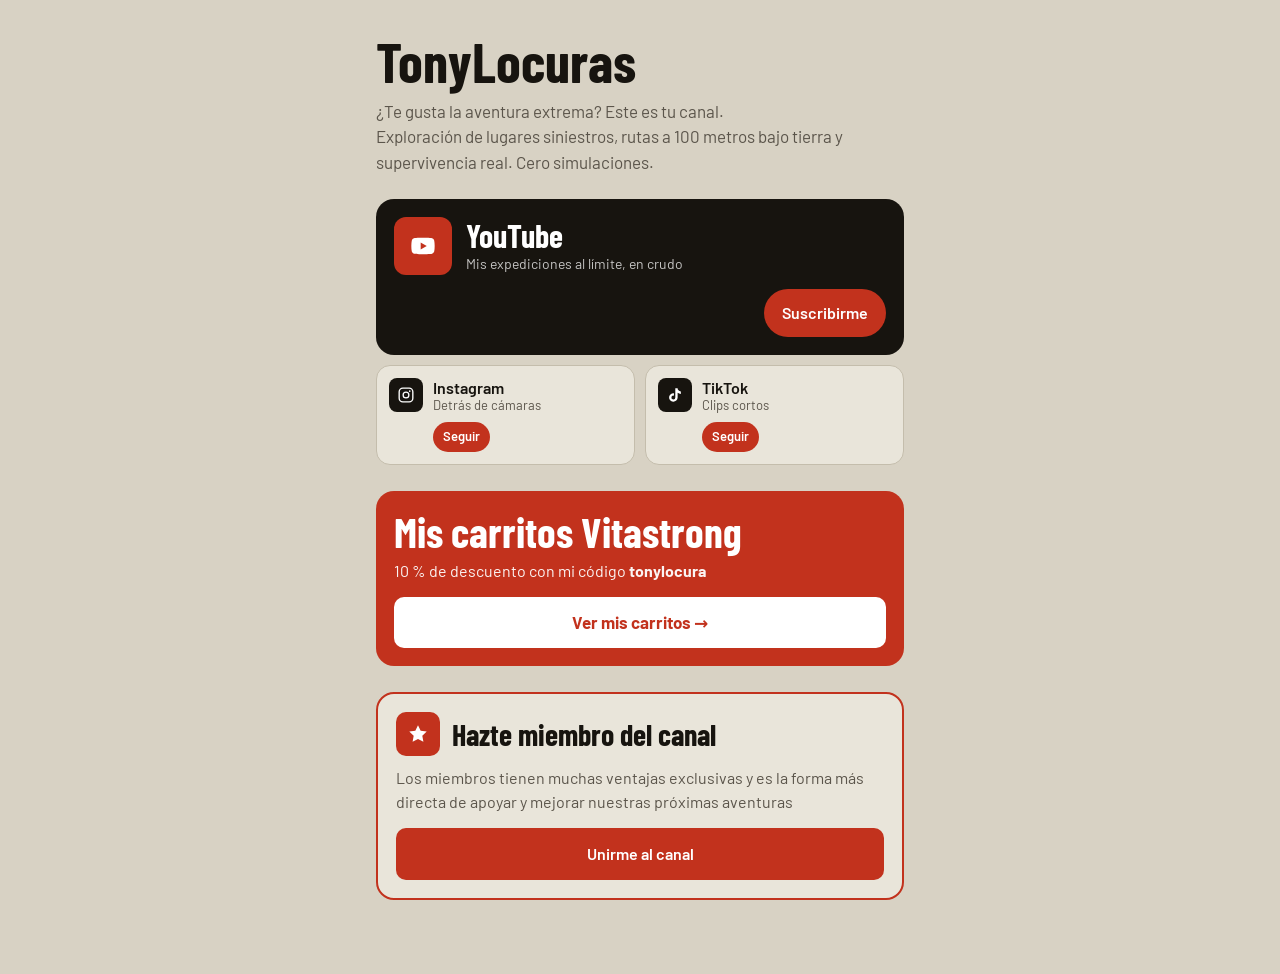
==== commit a6bee829: "Add files via upload" ====
--- a/index.html
+++ b/index.html
@@ -3,301 +3,17 @@
 <head>
 <meta charset="utf-8">
 <meta name="viewport" content="width=device-width, initial-scale=1">
-<title>TonyLocuras: enlaces y carritos Vitastrong</title>
+<title>TonyLocuras: YouTube, Instagram y TikTok</title>
 <meta name="description" content="Exploración de lugares siniestros, rutas a 100 metros bajo tierra y supervivencia real. Cero simulaciones.">
 <link rel="preconnect" href="https://fonts.googleapis.com">
 <link rel="preconnect" href="https://fonts.gstatic.com" crossorigin>
 <link href="https://fonts.googleapis.com/css2?family=Barlow:wght@400;500;600&family=Barlow+Condensed:wght@600;700&display=swap" rel="stylesheet">
-<!--
-  ESTE ARCHIVO ES EL DISEÑO. No hace falta tocarlo.
-  Todo lo que sale en la web (textos, enlaces, packs, precios, promociones) se cambia en datos.js
--->
-<style>
-:root{
-  --bg:#d8d2c4; --card:#e9e5da; --ink:#17140f; --muted:#5b554b; --line:#c4bdac;
-  --red:#c2321d; --white:#fff;
-}
-*{box-sizing:border-box;margin:0;padding:0}
-html{-webkit-text-size-adjust:100%}
-body{background:var(--bg);color:var(--ink);font-family:Barlow,system-ui,-apple-system,"Segoe UI",Roboto,sans-serif;line-height:1.5}
-a{color:inherit;text-decoration:none}
-.wrap{max-width:560px;margin:0 auto;padding:32px 16px 48px}
-h1,h2,.cond{font-family:"Barlow Condensed",sans-serif;font-weight:700;line-height:1.05}
-h1{font-size:clamp(44px,12vw,56px);margin-bottom:8px}
-.lead{color:var(--muted);font-size:17px;margin-bottom:24px;white-space:pre-line}
-.icon{width:58px;height:58px;border-radius:12px;display:grid;place-items:center;flex:none}
-.icon svg{width:28px;height:28px;fill:currentColor}
-
-/* Promociones */
-.promo{background:var(--ink);color:var(--white);border-radius:18px;padding:18px;margin-bottom:14px;position:relative;overflow:hidden}
-.promo::before{content:"";position:absolute;inset:0 0 auto 0;height:5px;background:repeating-linear-gradient(-45deg,var(--red) 0 12px,transparent 12px 24px)}
-.promo .top{display:flex;justify-content:space-between;align-items:center;gap:10px;margin:4px 0 8px;flex-wrap:wrap}
-.promo .tag{background:var(--red);font-weight:700;font-size:13px;letter-spacing:.08em;border-radius:6px;padding:3px 9px}
-.promo .left{font-size:13px;font-weight:600;color:#f3b4a8}
-.promo h2{font-size:clamp(30px,8.5vw,40px);margin-bottom:6px}
-.promo p{opacity:.85;margin-bottom:14px}
-.promo .go{display:block;background:var(--red);color:var(--white);font-weight:600;text-align:center;border-radius:10px;padding:13px}
-.promo + h1{margin-top:12px}
-
-/* YouTube */
-.yt{display:block;background:var(--ink);color:var(--white);border-radius:18px;padding:18px;margin-bottom:10px;transition:transform .15s}
-.yt:hover,.social:hover{transform:translateY(-2px)}
-.yt .row{display:flex;gap:14px;align-items:center}
-.yt .icon{background:var(--red)}
-.yt h2{font-size:32px}
-.yt p{font-size:14px;opacity:.75}
-.btn{display:inline-block;background:var(--red);color:var(--white);font-weight:600;font-size:16px;border-radius:999px;padding:12px 18px;border:0;cursor:pointer;font-family:inherit}
-.yt .btn{float:right;margin-top:14px}
-.yt::after{content:"";display:block;clear:both}
-
-.socials{display:grid;grid-template-columns:repeat(2,minmax(0,1fr));gap:10px;margin-bottom:26px}
-.socials.one{grid-template-columns:1fr}
-.social{display:flex;gap:10px;align-items:flex-start;background:var(--card);border:1px solid var(--line);border-radius:14px;padding:12px;transition:transform .15s}
-.social .icon{width:34px;height:34px;border-radius:8px;background:var(--ink);color:var(--white)}
-.social .icon svg{width:18px;height:18px}
-.social b{display:block;font-weight:600;font-size:16px;line-height:1.2}
-.social small{display:block;color:var(--muted);font-size:13px;line-height:1.3}
-.social>div:nth-child(2){flex:1;min-width:0}
-.follow{display:inline-block;margin-top:8px;background:var(--red);color:var(--white);font-weight:600;font-size:13px;border-radius:999px;padding:5px 10px}
-@media (max-width:380px){.socials{grid-template-columns:1fr}}
-.inapp{display:flex;gap:10px;align-items:center;background:var(--ink);color:var(--white);border-radius:14px;padding:12px 14px;margin-bottom:18px;font-size:14px}
-.inapp p{flex:1}
-.inapp a,.inapp button{background:var(--red);color:var(--white);border:0;border-radius:999px;padding:8px 12px;font:600 13px Barlow,sans-serif;white-space:nowrap;cursor:pointer}
-.inapp .x{background:transparent;padding:4px 6px;font-size:18px}
-
-/* Miembros */
-.member{background:var(--card);border:2px solid var(--red);border-radius:18px;padding:18px;margin-bottom:26px}
-.member .head{display:flex;gap:12px;align-items:center;margin-bottom:10px}
-.member .icon{width:44px;height:44px;border-radius:10px;background:var(--red);color:var(--white)}
-.member .icon svg{width:22px;height:22px}
-.member h2{font-size:30px}
-.member p{color:var(--muted);margin-bottom:14px}
-.block{display:block;width:100%;text-align:center;border-radius:10px;padding:14px}
-
-/* Vitastrong */
-.vita{background:var(--red);color:var(--white);border-radius:18px;padding:18px;margin-bottom:28px}
-.vita h2{font-size:clamp(42px,11vw,52px);margin-bottom:10px}
-.vita p{margin-bottom:16px}
-.vita .go{display:block;background:var(--white);color:var(--red);font-weight:600;text-align:center;border-radius:10px;padding:13px;margin-bottom:10px}
-.code{display:block;width:100%;background:transparent;color:var(--white);border:2px solid rgba(255,255,255,.85);border-radius:10px;padding:10px;cursor:pointer;font-family:inherit;text-align:center}
-.code b{display:block;font-size:19px;font-weight:600}
-.code small{font-size:13px}
-.code.ok{background:rgba(255,255,255,.15)}
-
-/* Carritos */
-.carts h2{font-size:34px;margin-bottom:4px}
-.carts>p{color:var(--muted);margin-bottom:16px}
-.tabs{display:grid;grid-auto-flow:column;grid-auto-columns:1fr;background:var(--card);border:1px solid var(--line);border-radius:14px;padding:4px;margin-bottom:14px}
-.tab{background:transparent;border:0;border-radius:10px;padding:11px;font:600 16px Barlow,sans-serif;color:var(--ink);cursor:pointer}
-.tab[aria-selected="true"]{background:var(--red);color:var(--white)}
-.group{background:var(--card);border:1px solid var(--line);border-radius:14px;margin-bottom:10px;overflow:hidden}
-.group summary{list-style:none;display:flex;align-items:center;gap:10px;padding:16px;cursor:pointer}
-.group summary::-webkit-details-marker{display:none}
-.group summary h3{font-size:24px}
-.group summary .n{color:var(--muted);font-size:14px}
-.group summary .pm{margin-left:auto;color:var(--red);font-size:24px;font-weight:600;line-height:1}
-.group summary .pm::before{content:"+"}
-.group[open] summary .pm::before{content:"−"}
-.group[open] summary{border-bottom:1px solid var(--line)}
-.pack{display:block;padding:14px 16px;border-bottom:1px solid var(--line);transition:background .15s}
-.pack:last-child{border-bottom:0}
-.pack:hover{background:#e1dccf}
-.pack h4{font-size:17px;font-weight:600}
-.pack .inc{color:var(--muted);font-size:14px;margin:2px 0 8px}
-.price{display:flex;align-items:baseline;gap:8px;flex-wrap:wrap}
-.price s{color:var(--muted);font-size:14px}
-.price b{font-size:20px;font-weight:600}
-.price small{color:var(--red);font-size:13px}
-.extra{display:inline-flex;align-items:baseline;gap:6px;margin-top:6px;background:var(--ink);color:var(--white);border-radius:8px;padding:4px 10px;font-size:13px}
-.extra b{font-size:17px}
-.note{color:var(--muted);font-size:14px;margin-top:22px}
-.err{background:#fff3cd;border:2px solid #c99a00;border-radius:12px;padding:14px;margin-bottom:20px;font-size:15px}
-[hidden]{display:none!important}
-.toast{position:fixed;left:50%;bottom:22px;transform:translateX(-50%) translateY(80px);background:var(--ink);color:var(--white);padding:10px 18px;border-radius:999px;font-weight:600;transition:transform .25s,opacity .25s;pointer-events:none;opacity:0;visibility:hidden}
-.toast.show{transform:translateX(-50%) translateY(0);opacity:1;visibility:visible}
-</style>
+<link rel="stylesheet" href="estilos.css">
+<!-- Página de REDES. El contenido se cambia desde el panel (admin.html). -->
 </head>
-<body>
+<body data-page="redes">
 <main class="wrap" id="app"></main>
 <div class="toast" id="toast">Código copiado</div>
-
-<script>
-function TL_start() {
-const app = document.getElementById("app");
-
-if (typeof DATOS === "undefined") {
-  app.innerHTML = '<div class="err"><b>La web no carga los datos.</b><br>Seguramente falta o sobra una coma, comilla o corchete en <b>datos.js</b>. Revisa el último cambio que hiciste.</div>';
-  return;
-}
-const D = DATOS;
-
-// ---------- utilidades ----------
-const esc = s => String(s ?? "").replace(/[&<>"]/g, c => ({ "&": "&amp;", "<": "&lt;", ">": "&gt;", '"': "&quot;" }[c]));
-const eur = n => n.toLocaleString("es-ES", { minimumFractionDigits: 2, maximumFractionDigits: 2 }) + " €";
-const r2 = n => Math.round(n * 100) / 100;
-const visible = x => x && x.activa !== false;
-const finDia = f => new Date(f + "T23:59:59");
-const hoy = new Date();
-
-const ICON = {
-  yt: '<svg viewBox="0 0 24 24"><path fill="#fff" d="M21.6 7.2a2.5 2.5 0 0 0-1.8-1.8C18.2 5 12 5 12 5s-6.2 0-7.8.4A2.5 2.5 0 0 0 2.4 7.2 26 26 0 0 0 2 12a26 26 0 0 0 .4 4.8 2.5 2.5 0 0 0 1.8 1.8C5.8 19 12 19 12 19s6.2 0 7.8-.4a2.5 2.5 0 0 0 1.8-1.8A26 26 0 0 0 22 12a26 26 0 0 0-.4-4.8z"/><path fill="#c2321d" d="M10 15V9l5.2 3z"/></svg>',
-  ig: '<svg viewBox="0 0 24 24"><path d="M12 7.3A4.7 4.7 0 1 0 12 16.7 4.7 4.7 0 0 0 12 7.3zm0 7.7a3 3 0 1 1 0-6 3 3 0 0 1 0 6zM17 5.8a1.1 1.1 0 1 1 0 2.2 1.1 1.1 0 0 1 0-2.2zM7.8 2h8.4A5.8 5.8 0 0 1 22 7.8v8.4a5.8 5.8 0 0 1-5.8 5.8H7.8A5.8 5.8 0 0 1 2 16.2V7.8A5.8 5.8 0 0 1 7.8 2zm0 1.8a4 4 0 0 0-4 4v8.4a4 4 0 0 0 4 4h8.4a4 4 0 0 0 4-4V7.8a4 4 0 0 0-4-4z"/></svg>',
-  tt: '<svg viewBox="0 0 24 24"><path d="M16.6 5.8A4.3 4.3 0 0 1 15.5 3h-3.1v12.4a2.6 2.6 0 1 1-1.8-2.5V9.7a5.7 5.7 0 1 0 4.9 5.7V9.1a7.3 7.3 0 0 0 4.3 1.4V7.4a4.3 4.3 0 0 1-3.2-1.6z"/></svg>',
-  star: '<svg viewBox="0 0 24 24"><path d="M12 2.5l2.9 6 6.6.9-4.8 4.6 1.2 6.5L12 17.4l-5.9 3.1 1.2-6.5L2.5 9.4l6.6-.9z"/></svg>'
-};
-
-// ---------- promociones activas y en fecha ----------
-const promos = (D.promociones || []).filter(p => visible(p) && (!p.hasta || finDia(p.hasta) >= hoy));
-const extraPct = Math.max(0, ...promos.map(p => Number(p.extraEnPacks) || 0));
-const extraNombre = (promos.find(p => Number(p.extraEnPacks) === extraPct) || {}).etiqueta || "la promo";
-
-function cuentaAtras(f) {
-  if (!f) return "";
-  const dias = Math.ceil((finDia(f) - hoy) / 86400000);
-  if (dias <= 1) return "Último día";
-  return "Quedan " + dias + " días";
-}
-
-// ---------- enlaces de redes ----------
-const yt = D.youtube || {}, ig = D.instagram || {}, tt = D.tiktok || {}, mb = D.miembros || {}, vs = D.vitastrong || {};
-const LINK = {
-  yt: "https://www.youtube.com/@" + yt.usuario + "?sub_confirmation=1",
-  ytjoin: "https://www.youtube.com/channel/" + yt.idCanal + "/join",
-  ig: "https://www.instagram.com/" + ig.usuario + "/",
-  tt: "https://www.tiktok.com/@" + tt.usuario
-};
-const APPS = {
-  yt:     { android: "com.google.android.youtube", ios: "youtube://www.youtube.com/@" + yt.usuario + "?sub_confirmation=1" },
-  ytjoin: { android: "com.google.android.youtube", ios: "youtube://www.youtube.com/channel/" + yt.idCanal + "/join" },
-  ig:     { android: "com.instagram.android",      ios: "instagram://user?username=" + ig.usuario },
-  tt:     { android: "com.zhiliaoapp.musically",   ios: null }
-};
-const ext = 'target="_blank" rel="noopener"';
-
-// ---------- montar la página ----------
-let h = '<div class="inapp" id="inapp" hidden></div>';
-
-h += promos.map(p => `
-  <section class="promo">
-    <div class="top">${p.etiqueta ? `<span class="tag">${esc(p.etiqueta)}</span>` : "<span></span>"}<span class="left">${cuentaAtras(p.hasta)}</span></div>
-    ${p.titulo ? `<h2>${esc(p.titulo)}</h2>` : ""}
-    ${p.texto ? `<p>${esc(p.texto)}</p>` : ""}
-    ${p.boton && p.enlace ? `<a class="go" href="${esc(p.enlace)}" ${ext}>${esc(p.boton)}</a>` : ""}
-  </section>`).join("");
-
-h += `<h1>${esc(D.nombre)}</h1><p class="lead">${esc(D.descripcion)}</p>`;
-
-h += `
-  <a class="yt" data-app="yt" href="${esc(LINK.yt)}" ${ext}>
-    <div class="row"><div class="icon">${ICON.yt}</div><div><h2>YouTube</h2><p>${esc(yt.texto)}</p></div></div>
-    <span class="btn">${esc(yt.boton || "Suscribirme")}</span>
-  </a>`;
-
-const redes = [];
-if (visible(ig)) redes.push(`<a class="social" data-app="ig" href="${esc(LINK.ig)}" ${ext}><div class="icon">${ICON.ig}</div><div><b>Instagram</b><small>${esc(ig.texto)}</small><span class="follow">Seguir</span></div></a>`);
-if (visible(tt)) redes.push(`<a class="social" data-app="tt" href="${esc(LINK.tt)}" ${ext}><div class="icon">${ICON.tt}</div><div><b>TikTok</b><small>${esc(tt.texto)}</small><span class="follow">Seguir</span></div></a>`);
-if (redes.length) h += `<div class="socials${redes.length === 1 ? " one" : ""}">${redes.join("")}</div>`;
-
-if (visible(mb)) h += `
-  <section class="member">
-    <div class="head"><div class="icon">${ICON.star}</div><h2>${esc(mb.titulo)}</h2></div>
-    <p>${esc(mb.texto)}</p>
-    <a class="btn block" data-app="ytjoin" href="${esc(LINK.ytjoin)}" ${ext}>${esc(mb.boton)}</a>
-  </section>`;
-
-const pct = Number(vs.descuento) || 0;
-h += `
-  <section class="vita">
-    <h2>${pct} % en Vitastrong</h2>
-    <p>${esc(vs.texto).replace("{codigo}", "<b>" + esc(vs.codigo) + "</b>")}</p>
-    <a class="go" href="${esc(vs.enlace)}" ${ext}>${esc(vs.boton)}</a>
-    <button class="code" id="code" type="button"><b>${esc(vs.codigo)}</b><small>Toca para copiar el código</small></button>
-  </section>`;
-
-const tabs = (D.pestanas || []).filter(visible);
-const packHTML = p => {
-  const conCodigo = typeof p.precioFinal === "number" ? p.precioFinal : r2(p.precio * (1 - pct / 100));
-  return `
-    <a class="pack" href="${esc(p.enlace)}" ${ext}>
-      <h4>${esc(p.nombre)}</h4>
-      ${p.incluye ? `<p class="inc">Incluye: ${esc(p.incluye)}</p>` : ""}
-      <div class="price"><s>${eur(p.precio)}</s><b>${eur(conCodigo)}</b><small>${pct} % de descuento con mi código</small></div>
-      ${extraPct > 0 ? `<span class="extra">Con ${esc(extraNombre)} (−${extraPct} % extra): <b>${eur(r2(conCodigo * (1 - extraPct / 100)))}</b></span>` : ""}
-    </a>`;
-};
-if (tabs.length) {
-  h += `<section class="carts"><h2>${esc(D.carritosTitulo)}</h2><p>${esc(D.carritosTexto)}</p>`;
-  if (tabs.length > 1) h += `<div class="tabs" role="tablist">${tabs.map((t, i) => `<button class="tab" role="tab" aria-selected="${i === 0}" data-tab="${i}">${esc(t.nombre)}</button>`).join("")}</div>`;
-  h += tabs.map((t, i) => `<div class="panel" data-panel="${i}"${i ? " hidden" : ""}>${
-    (t.grupos || []).filter(visible).map((g, j) => {
-      const packs = (g.packs || []).filter(p => visible(p) && p.nombre && Number(p.precio) > 0 && p.enlace);
-      if (!packs.length) return "";
-      return `<details class="group"${j === 0 ? " open" : ""}><summary><h3 class="cond">${esc(g.titulo)}</h3><span class="n">${packs.length}</span><span class="pm"></span></summary>${packs.map(packHTML).join("")}</details>`;
-    }).join("")}</div>`).join("");
-  h += `</section>`;
-}
-
-if (D.notaFinal) h += `<p class="note">${esc(D.notaFinal)}</p>`;
-app.innerHTML = h;
-
-// ---------- pestañas ----------
-app.querySelectorAll(".tab").forEach(t => t.addEventListener("click", () => {
-  app.querySelectorAll(".tab").forEach(o => o.setAttribute("aria-selected", o === t));
-  app.querySelectorAll(".panel").forEach(p => p.hidden = p.dataset.panel !== t.dataset.tab);
-}));
-
-// ---------- copiar código ----------
-const codeBtn = document.getElementById("code"), toast = document.getElementById("toast");
-codeBtn.addEventListener("click", async () => {
-  try { await navigator.clipboard.writeText(vs.codigo); }
-  catch {
-    const ta = document.createElement("textarea"); ta.value = vs.codigo;
-    document.body.appendChild(ta); ta.select(); document.execCommand("copy"); ta.remove();
-  }
-  codeBtn.classList.add("ok"); codeBtn.querySelector("small").textContent = "¡Copiado!";
-  toast.classList.add("show");
-  setTimeout(() => { toast.classList.remove("show"); codeBtn.classList.remove("ok"); codeBtn.querySelector("small").textContent = "Toca para copiar el código"; }, 1800);
-});
-
-// ---------- abrir directamente la app (YouTube, Instagram, TikTok) en el móvil ----------
-const UA = navigator.userAgent;
-const isAndroid = /Android/i.test(UA);
-const isIOS = /iPhone|iPad|iPod/i.test(UA) || (navigator.platform === "MacIntel" && navigator.maxTouchPoints > 1);
-const inApp = /Instagram|FBAN|FBAV|musical_ly|BytedanceWebview|TikTok|Twitter|Snapchat/i.test(UA);
-window.TL_go = window.TL_go || (u => { location.href = u; });
-
-app.querySelectorAll("a[data-app]").forEach(a => a.addEventListener("click", e => {
-  if (!isAndroid && !isIOS) return;
-  const appInfo = APPS[a.dataset.app], web = a.href;
-  e.preventDefault();
-  if (isAndroid) {
-    TL_go("intent://" + web.replace(/^https?:\/\//, "") + "#Intent;scheme=https;package=" + appInfo.android +
-          ";S.browser_fallback_url=" + encodeURIComponent(web) + ";end");
-  } else if (inApp && appInfo.ios) {
-    TL_go(appInfo.ios);
-    setTimeout(() => { if (!document.hidden) TL_go(web); }, 1500);
-  } else {
-    TL_go(web);
-  }
-}));
-
-if (inApp && (isAndroid || isIOS) && location.protocol === "https:") {
-  const box = document.getElementById("inapp");
-  box.innerHTML = isAndroid
-    ? '<p>Ábrelo en Chrome para seguirme con un toque.</p><a href="intent://' + location.host + location.pathname + '#Intent;scheme=https;package=com.android.chrome;end">Abrir</a><button class="x" aria-label="Cerrar">×</button>'
-    : '<p>Para seguirme con un toque: pulsa <b>···</b> arriba y elige <b>Abrir en el navegador</b>.</p><button class="x" aria-label="Cerrar">×</button>';
-  box.hidden = false;
-  box.querySelector(".x").onclick = () => box.hidden = true;
-}
-}
-
-// Carga datos.js siempre fresco (sin versiones viejas guardadas en el móvil)
-(function () {
-  var s = document.createElement("script");
-  s.src = "datos.js?v=" + Date.now();
-  s.onload = s.onerror = TL_start;
-  document.head.appendChild(s);
-})();
-</script>
+<script src="web.js"></script>
 </body>
 </html>
--- a/estilos.css
+++ b/estilos.css
@@ -0,0 +1,116 @@
+/* Diseño compartido por la página de redes (index.html) y la tienda (tienda.html). No hace falta tocarlo. */
+:root{
+  --bg:#d8d2c4; --card:#e9e5da; --ink:#17140f; --muted:#5b554b; --line:#c4bdac;
+  --red:#c2321d; --white:#fff;
+}
+*{box-sizing:border-box;margin:0;padding:0}
+html{-webkit-text-size-adjust:100%}
+body{background:var(--bg);color:var(--ink);font-family:Barlow,system-ui,-apple-system,"Segoe UI",Roboto,sans-serif;line-height:1.5}
+a{color:inherit;text-decoration:none}
+.wrap{max-width:560px;margin:0 auto;padding:32px 16px 48px}
+h1,h2,.cond{font-family:"Barlow Condensed",sans-serif;font-weight:700;line-height:1.05}
+h1{font-size:clamp(44px,12vw,56px);margin-bottom:8px}
+.lead{color:var(--muted);font-size:17px;margin-bottom:24px;white-space:pre-line}
+.icon{width:58px;height:58px;border-radius:12px;display:grid;place-items:center;flex:none}
+.icon svg{width:28px;height:28px;fill:currentColor}
+
+/* Cabecera de la tienda */
+.shophead{margin-bottom:18px}
+.shophead .by{display:inline-block;font-weight:600;font-size:14px;color:var(--muted);margin-bottom:6px}
+.shophead h1{font-size:clamp(40px,11vw,52px)}
+
+/* Promociones */
+.promo{background:var(--ink);color:var(--white);border-radius:18px;padding:18px;margin-bottom:14px;position:relative;overflow:hidden}
+.promo::before{content:"";position:absolute;inset:0 0 auto 0;height:5px;background:repeating-linear-gradient(-45deg,var(--red) 0 12px,transparent 12px 24px)}
+.promo .top{display:flex;justify-content:space-between;align-items:center;gap:10px;margin:4px 0 8px;flex-wrap:wrap}
+.promo .tag{background:var(--red);font-weight:700;font-size:13px;letter-spacing:.08em;border-radius:6px;padding:3px 9px}
+.promo .left{font-size:13px;font-weight:600;color:#f3b4a8}
+.promo h2{font-size:clamp(30px,8.5vw,40px);margin-bottom:6px}
+.promo p{opacity:.85;margin-bottom:14px}
+.promo .go{display:block;background:var(--red);color:var(--white);font-weight:600;text-align:center;border-radius:10px;padding:13px}
+
+/* YouTube */
+.yt{display:block;background:var(--ink);color:var(--white);border-radius:18px;padding:18px;margin-bottom:10px;transition:transform .15s}
+.yt:hover,.social:hover,.shopcard:hover{transform:translateY(-2px)}
+.yt .row{display:flex;gap:14px;align-items:center}
+.yt .icon{background:var(--red)}
+.yt h2{font-size:32px}
+.yt p{font-size:14px;opacity:.75}
+.btn{display:inline-block;background:var(--red);color:var(--white);font-weight:600;font-size:16px;border-radius:999px;padding:12px 18px;border:0;cursor:pointer;font-family:inherit}
+.yt .btn{float:right;margin-top:14px}
+.yt::after{content:"";display:block;clear:both}
+
+.socials{display:grid;grid-template-columns:repeat(2,minmax(0,1fr));gap:10px;margin-bottom:26px}
+.socials.one{grid-template-columns:1fr}
+.social{display:flex;gap:10px;align-items:flex-start;background:var(--card);border:1px solid var(--line);border-radius:14px;padding:12px;transition:transform .15s}
+.social .icon{width:34px;height:34px;border-radius:8px;background:var(--ink);color:var(--white)}
+.social .icon svg{width:18px;height:18px}
+.social b{display:block;font-weight:600;font-size:16px;line-height:1.2}
+.social small{display:block;color:var(--muted);font-size:13px;line-height:1.3}
+.social>div:nth-child(2){flex:1;min-width:0}
+.follow{display:inline-block;margin-top:8px;background:var(--red);color:var(--white);font-weight:600;font-size:13px;border-radius:999px;padding:5px 10px}
+@media (max-width:380px){.socials{grid-template-columns:1fr}}
+.inapp{display:flex;gap:10px;align-items:center;background:var(--ink);color:var(--white);border-radius:14px;padding:12px 14px;margin-bottom:18px;font-size:14px}
+.inapp p{flex:1}
+.inapp a,.inapp button{background:var(--red);color:var(--white);border:0;border-radius:999px;padding:8px 12px;font:600 13px Barlow,sans-serif;white-space:nowrap;cursor:pointer}
+.inapp .x{background:transparent;padding:4px 6px;font-size:18px}
+
+/* Tarjeta de la tienda en la página de redes */
+.shopcard{display:block;background:var(--red);color:var(--white);border-radius:18px;padding:18px;margin-bottom:26px;transition:transform .15s}
+.shopcard .hot{display:inline-block;background:var(--ink);font-weight:700;font-size:12px;letter-spacing:.08em;border-radius:6px;padding:3px 9px;margin-bottom:10px}
+.shopcard h2{font-size:clamp(32px,9vw,42px);margin-bottom:6px}
+.shopcard p{margin-bottom:14px;opacity:.95}
+.shopcard .go{display:block;background:var(--white);color:var(--red);font-weight:700;text-align:center;border-radius:10px;padding:13px;font-size:17px}
+
+/* Miembros */
+.member{background:var(--card);border:2px solid var(--red);border-radius:18px;padding:18px;margin-bottom:26px}
+.member .head{display:flex;gap:12px;align-items:center;margin-bottom:10px}
+.member .icon{width:44px;height:44px;border-radius:10px;background:var(--red);color:var(--white)}
+.member .icon svg{width:22px;height:22px}
+.member h2{font-size:30px}
+.member p{color:var(--muted);margin-bottom:14px}
+.block{display:block;width:100%;text-align:center;border-radius:10px;padding:14px}
+
+/* Vitastrong */
+.vita{background:var(--red);color:var(--white);border-radius:18px;padding:18px;margin-bottom:28px}
+.vita h2{font-size:clamp(42px,11vw,52px);margin-bottom:10px}
+.vita p{margin-bottom:16px}
+.vita .go{display:block;background:var(--white);color:var(--red);font-weight:700;text-align:center;border-radius:10px;padding:14px;margin-bottom:10px;font-size:17px}
+.code{display:block;width:100%;background:transparent;color:var(--white);border:2px solid rgba(255,255,255,.85);border-radius:10px;padding:10px;cursor:pointer;font-family:inherit;text-align:center}
+.code b{display:block;font-size:19px;font-weight:600}
+.code small{font-size:13px}
+.code.ok{background:rgba(255,255,255,.15)}
+
+/* Carritos */
+.carts h2{font-size:34px;margin-bottom:4px}
+.carts>p{color:var(--muted);margin-bottom:16px}
+.tabs{display:grid;grid-auto-flow:column;grid-auto-columns:1fr;background:var(--card);border:1px solid var(--line);border-radius:14px;padding:4px;margin-bottom:14px}
+.tab{background:transparent;border:0;border-radius:10px;padding:11px;font:600 16px Barlow,sans-serif;color:var(--ink);cursor:pointer}
+.tab[aria-selected="true"]{background:var(--red);color:var(--white)}
+.group{background:var(--card);border:1px solid var(--line);border-radius:14px;margin-bottom:10px;overflow:hidden}
+.group summary{list-style:none;display:flex;align-items:center;gap:10px;padding:16px;cursor:pointer}
+.group summary::-webkit-details-marker{display:none}
+.group summary h3{font-size:24px}
+.group summary .n{color:var(--muted);font-size:14px}
+.group summary .pm{margin-left:auto;color:var(--red);font-size:24px;font-weight:600;line-height:1}
+.group summary .pm::before{content:"+"}
+.group[open] summary .pm::before{content:"−"}
+.group[open] summary{border-bottom:1px solid var(--line)}
+.pack{display:block;padding:14px 16px;border-bottom:1px solid var(--line);transition:background .15s}
+.pack:last-child{border-bottom:0}
+.pack:hover{background:#e1dccf}
+.pack h4{font-size:17px;font-weight:600}
+.pack .inc{color:var(--muted);font-size:14px;margin:2px 0 8px}
+.price{display:flex;align-items:baseline;gap:8px;flex-wrap:wrap}
+.price s{color:var(--muted);font-size:14px}
+.price b{font-size:20px;font-weight:600}
+.price small{color:var(--red);font-size:13px}
+.extra{display:inline-flex;align-items:baseline;gap:6px;margin-top:6px;background:var(--ink);color:var(--white);border-radius:8px;padding:4px 10px;font-size:13px}
+.extra b{font-size:17px}
+.pack .cta{display:inline-block;margin-top:10px;color:var(--red);font-weight:700;font-size:15px}
+.note{color:var(--muted);font-size:14px;margin-top:22px}
+.back{display:block;text-align:center;margin-top:18px;font-weight:600;color:var(--red)}
+.err{background:#fff3cd;border:2px solid #c99a00;border-radius:12px;padding:14px;margin-bottom:20px;font-size:15px}
+[hidden]{display:none!important}
+.toast{position:fixed;left:50%;bottom:22px;transform:translateX(-50%) translateY(80px);background:var(--ink);color:var(--white);padding:10px 18px;border-radius:999px;font-weight:600;transition:transform .25s,opacity .25s;pointer-events:none;opacity:0;visibility:hidden}
+.toast.show{transform:translateX(-50%) translateY(0);opacity:1;visibility:visible}
